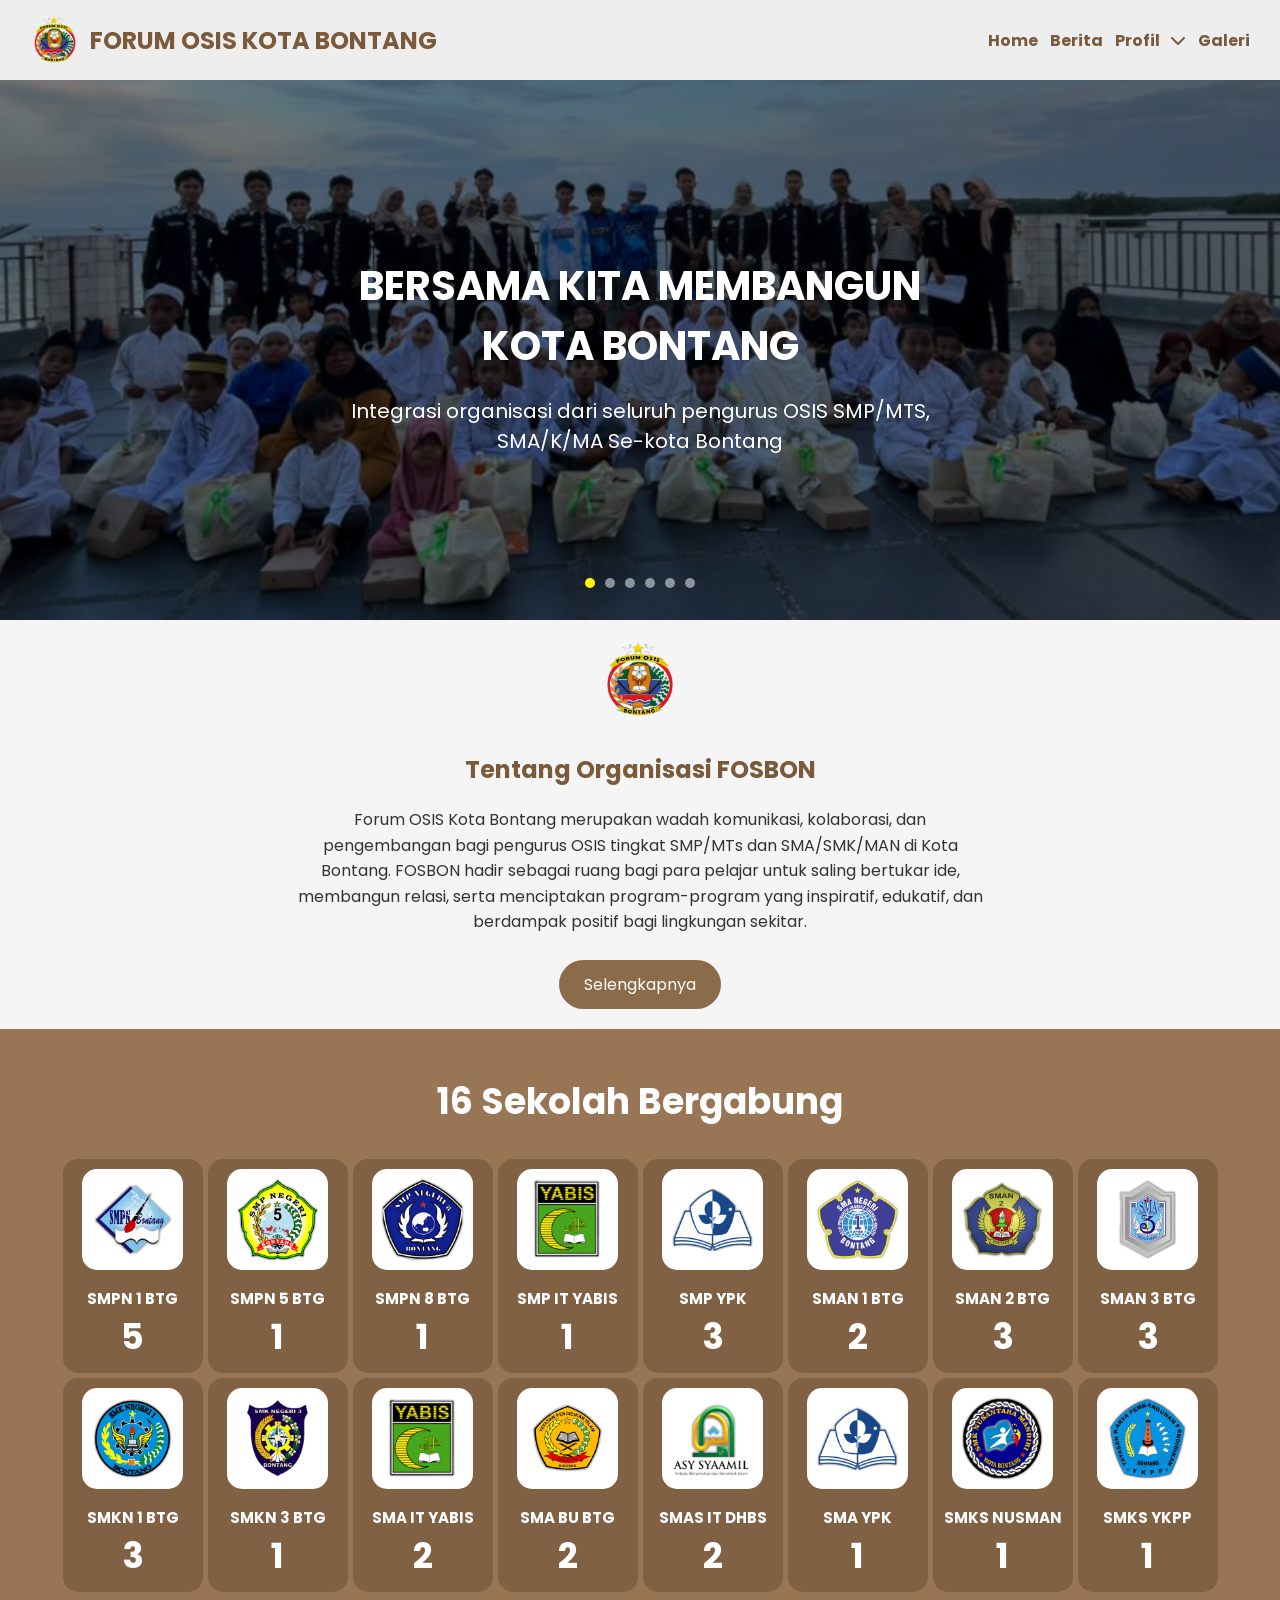
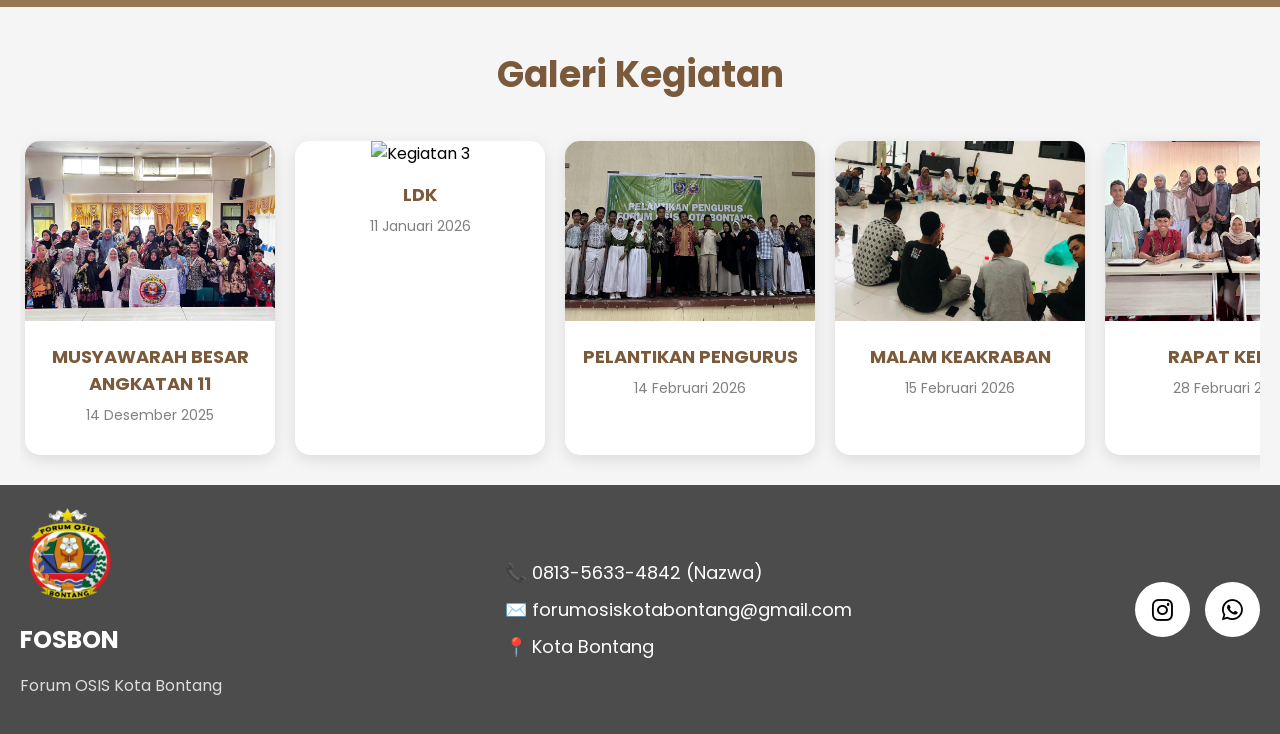
==== index.html @ 28bc2977 "fix galeri" ====
<!DOCTYPE html>
<html lang="id">
<head>
    <meta charset="UTF-8">
    <title>FOSBON</title>
    <link rel="stylesheet" href="/css/home.css">
    <link rel="icon" type="image/png" href="assets/img/logo-fosbon.png">
    <link href="https://fonts.googleapis.com/css2?family=Poppins:wght@300;400;600;700&display=swap" rel="stylesheet">
    <link rel="stylesheet" href="https://cdnjs.cloudflare.com/ajax/libs/font-awesome/6.5.1/css/all.min.css">
    <meta name="viewport" content="width=device-width, initial-scale=1.0">
</head>
<body>
    <!-- NAVBAR -->
    <header class="navbar">
        <div class="logo">
            <img src="/assets/img/logo-fosbon.png" alt="logo">
            <h1>FORUM OSIS KOTA BONTANG</h1>
        </div>

        <button class="nav-toggle" type="button" aria-label="Buka menu" aria-expanded="false">
            <i class="fa-solid fa-bars"></i>
        </button>

        <nav class="nav-links">
            <a href="/" class="nav-item">Home</a>
            <a href="/berita/" class="nav-item">Berita</a>

            <!-- Parent DROPDOWN PROFIL -->
            <div class="dropdown nav-item">
                <button class="dropdown-toggle" type="button" aria-haspopup="true" aria-expanded="false">
                    Profil
                    <i class="fa-solid fa-chevron-down" aria-hidden="true"></i>
                </button>

                <div class="dropdown-content">
                    <a href="/visi-misi/">Visi & Misi</a>
                    <a href="/struktur/">Struktur Organisasi</a>
                </div>
            </div>
            <a href="/galeri/" class="nav-item">Galeri</a>
        </nav>
    </header>

    <section class="slider">
    <div class="slides">
        <img src="/assets/img/bg-home(1).png" class="slide active">
        <img src="/assets/img/bg-home(2).png" class="slide">
        <img src="/assets/img/bg-home(3).png" class="slide">
        <img src="/assets/img/bg-home(4).png" class="slide">
        <img src="/assets/img/bg-home(5).png" class="slide">
        <img src="/assets/img/bg-home(6).png" class="slide">
    </div>

    <!--slide-->
    <div class="dots">
        <span onclick="gantiSlide(0)" class="dot active"></span>
        <span onclick="gantiSlide(1)" class="dot"></span>
    </div>

    <!--teks-->
    <div class="hero-text">
        <h2>BERSAMA KITA MEMBANGUN KOTA BONTANG</h2>
        <p>Integrasi organisasi dari seluruh pengurus OSIS SMP/MTS, SMA/K/MA Se-kota Bontang</p>
    </div>

</section>

<!-- TENTANG ORGANISASI -->
<section class="tentang">
    
    <img src="/assets/img/logo-fosbon.png" alt="logo" class="logo-tentang">
    <h2>Tentang Organisasi FOSBON</h2>
    <p>Forum OSIS Kota Bontang merupakan wadah komunikasi, kolaborasi, dan pengembangan bagi pengurus OSIS tingkat SMP/MTs dan SMA/SMK/MAN di Kota Bontang. FOSBON hadir sebagai ruang bagi para pelajar untuk saling bertukar ide, membangun relasi, serta menciptakan program-program yang inspiratif, edukatif, dan berdampak positif bagi lingkungan sekitar.
    </p>
    <a href="/visi-misi/" class="btn">Selengkapnya</a>

</section>

<!-- SECTION SEKOLAH -->
<section class="sekolah">

    <!-- Judul -->
    <div class="judul-sekolah">
        <h2>16 Sekolah Bergabung</h2>
    </div>

    <!-- Container Card -->
    <div class="school-container">

        <div class="school-card" onclick="bukaSekolah('SMPN1')">
            <img src="/assets/img/logo-spansa.png" alt="SMPN 1">
            <h3>SMPN 1 BTG</h3>
            <p>5</p>
        </div>
        <!-- Popup -->
         <div class="school-popup" id="SMPN1">
            <span class="close-popup"
                onclick="tutupSekolah('SMPN1')">
                &times;
            </span>
            <div class="popup-header">
                <img src="/assets/img/logo-spansa.png">
                <h2>SMPN 1 BTG</h2>
            </div>
            
            <div class="popup-gallery">
                <button class="popup-nav popup-prev" type="button">‹</button>
                <div class="popup-gallery-viewport">
                    <img class="popup-gallery-img active" src="/assets/img/spansa_ajeng.png">
                    <img class="popup-gallery-img" src="/assets/img/spansa_annisa.png">
                    <img class="popup-gallery-img" src="/assets/img/spansa_dwilya.png">
                    <img class="popup-gallery-img" src="/assets/img/spansa_nopal.png">
                    <img class="popup-gallery-img" src="/assets/img/spansa_rasya.png">
                </div>
                <button class="popup-nav popup-next" type="button">›</button>
            </div>
        </div>

            <div class="school-card" onclick="bukaSekolah('SMPN5')">
                <img src="/assets/img/logo-smpn5.png" alt="SMPN 5">
                <h3>SMPN 5 BTG</h3>
                <p>1</p>
            </div>
            <div class="school-popup" id="SMPN5">
                <span class="close-popup"
                    onclick="tutupSekolah('SMPN5')">
                    &times;
                </span>
                <div class="popup-header">
                    <img src="/assets/img/logo-smpn5.png">
                    <h2>SMPN 5 BTG</h2>
                </div>
                <div class="popup-gallery">
                    <button class="popup-nav popup-prev" type="button" disabled>‹</button>
                    <div class="popup-gallery-viewport">
                        <img class="popup-gallery-img active" src="/assets/img/smpn5_asyifa.png">
                    </div>
                    <button class="popup-nav popup-next" type="button" disabled>›</button>
                </div>
            </div>

        <div class="school-card" onclick="bukaSekolah('SMPN8')">
            <img src="/assets/img/logo-smpn8.png" alt="SMPN 8">
            <h3>SMPN 8 BTG</h3>
            <p>1</p>
        </div>
            <div class="school-popup" id="SMPN8">
                <span class="close-popup"
                    onclick="tutupSekolah('SMPN8')">
                    &times;
                </span>
                <div class="popup-header">
                    <img src="/assets/img/logo-smpn8.png">
                    <h2>SMPN 8 BTG</h2>
                </div>
                <div class="popup-gallery">
                    <button class="popup-nav popup-prev" type="button" disabled>‹</button>
                    <div class="popup-gallery-viewport">
                        <img class="popup-gallery-img active" src="/assets/img/smpn8_najma.png">
                    </div>
                    <button class="popup-nav popup-next" type="button" disabled>›</button>
                </div>
            </div>

        <div class="school-card" onclick="bukaSekolah('YABIS')">
            <img src="/assets/img/logo-yabis.png" alt="SMP YABIS">
            <h3>SMP IT YABIS</h3>
            <p>1</p>
        </div>
            <div class="school-popup" id="YABIS">
                <span class="close-popup"
                    onclick="tutupSekolah('YABIS')">
                    &times;
                </span>
                <div class="popup-header">
                    <img src="/assets/img/logo-yabis.png">
                    <h2>SMP IT YABIS</h2>
                </div>
                <div class="popup-gallery">
                    <button class="popup-nav popup-prev" type="button" disabled>‹</button>
                    <div class="popup-gallery-viewport">
                        <img class="popup-gallery-img active" src="/assets/img/smp_yabis_qiano.png">
                    </div>
                    <button class="popup-nav popup-next" type="button" disabled>›</button>
                </div>
            </div>

        <div class="school-card" onclick="bukaSekolah('YPK')">
            <img src="/assets/img/logo-ypk.png" alt="SMP YPK">
            <h3>SMP YPK</h3>
            <p>3</p>
        </div>
            <div class="school-popup" id="YPK">
                <span class="close-popup"
                    onclick="tutupSekolah('YPK')">
                    &times;
                </span>
                <div class="popup-header">
                    <img src="/assets/img/logo-ypk.png">
                    <h2>SMP YPK</h2>
                </div>

                <div class="popup-gallery">
                <button class="popup-nav popup-prev" type="button">‹</button>
                <div class="popup-gallery-viewport">
                    <img class="popup-gallery-img active" src="/assets/img/smp_ypk_firyal.png">
                    <img class="popup-gallery-img" src="/assets/img/smp_ypk_nadine.png">
                    <img class="popup-gallery-img" src="/assets/img/smp_ypk_ravil.png">
                </div>
                <button class="popup-nav popup-next" type="button">›</button>
            </div>
        </div>

        <div class="school-card" onclick="bukaSekolah('SMAN1')">
            <img src="/assets/img/logo-smansa.png" alt="SMAN 1">
            <h3>SMAN 1 BTG</h3>
            <p>2</p>
        </div>
        <div class="school-popup" id="SMAN1">
            <span class="close-popup"
                onclick="tutupSekolah('SMAN1')">
                &times;
            </span>
            <div class="popup-header">
                <img src="/assets/img/logo-smansa.png">
                <h2>SMAN 1 BTG</h2>
            </div>

            <div class="popup-gallery">
                <button class="popup-nav popup-prev" type="button">‹</button>
                <div class="popup-gallery-viewport">
                    <img class="popup-gallery-img active" src="/assets/img/smansa_azka.png">
                    <img class="popup-gallery-img" src="/assets/img/smansa_sabil.png">
                </div>
                <button class="popup-nav popup-next" type="button">›</button>
            </div>
        </div>

        <div class="school-card" onclick="bukaSekolah('SMAN2')">
            <img src="/assets/img/logo-smanda.png" alt="SMAN 2">
            <h3>SMAN 2 BTG</h3>
            <p>3</p>
        </div>
            <div class="school-popup" id="SMAN2">
                <span class="close-popup"
                    onclick="tutupSekolah('SMAN2')">
                    &times;
                </span>
                <div class="popup-header">
                    <img src="/assets/img/logo-smanda.png">
                    <h2>SMAN 2 BTG</h2>
                </div>
                
                <div class="popup-gallery">
                    <button class="popup-nav popup-prev" type="button">‹</button>
                <div class="popup-gallery-viewport">
                    <img class="popup-gallery-img active" src="/assets/img/smanda_khumaira.png">
                    <img class="popup-gallery-img" src="/assets/img/smanda_najwa.png">
                    <img class="popup-gallery-img" src="/assets/img/smanda_vebry.png">
                </div>
                <button class="popup-nav popup-next" type="button">›</button>
            </div>
        </div>

        <div class="school-card" onclick="bukaSekolah('SMAN3')">
            <img src="/assets/img/logo-smantig.png" alt="SMAN 3">
            <h3>SMAN 3 BTG</h3>
            <p>3</p>
        </div>
            <div class="school-popup" id="SMAN3">
                <span class="close-popup"
                    onclick="tutupSekolah('SMAN3')">
                    &times;
                </span>
                <div class="popup-header">
                    <img src="/assets/img/logo-smantig.png">
                    <h2>SMAN 3 BTG</h2>
                </div>

                <div class="popup-gallery">
                <button class="popup-nav popup-prev" type="button">‹</button>
                <div class="popup-gallery-viewport">
                    <img class="popup-gallery-img active" src="/assets/img/smantig_aji.png">
                    <img class="popup-gallery-img" src="/assets/img/smantig_mira.png">
                    <img class="popup-gallery-img" src="/assets/img/smantig_vina.png">
                </div>
                <button class="popup-nav popup-next" type="button">›</button>
            </div>
        </div>

        <div class="school-card" onclick="bukaSekolah('SMKN1')">
            <img src="/assets/img/logo-smaken.png" alt="SMKN 1">
            <h3>SMKN 1 BTG</h3>
            <p>3</p>
        </div>
            <div class="school-popup" id="SMKN1">
                <span class="close-popup"
                    onclick="tutupSekolah('SMKN1')">
                    &times;
                </span>
                <div class="popup-header">
                    <img src="/assets/img/logo-smaken.png">
                    <h2>SMKN 1 BTG</h2>
                </div>
                <div class="popup-gallery">
                    <button class="popup-nav popup-prev" type="button">‹</button>
                    <div class="popup-gallery-viewport">
                        <img class="popup-gallery-img active" src="/assets/img/smaken_lutfha.png">
                        <img class="popup-gallery-img" src="/assets/img/smaken_rasya.png">
                        <img class="popup-gallery-img" src="/assets/img/smaken_nauval.png">
                    </div>
                    <button class="popup-nav popup-next" type="button">›</button>
                </div>
            </div>

        <div class="school-card" onclick="bukaSekolah('SMKN3')">
            <img src="/assets/img/logo-smkn3.png" alt="SMKN 3">
            <h3>SMKN 3 BTG</h3>
            <p>1</p>
        </div>
            <div class="school-popup" id="SMKN3">
                <span class="close-popup"
                    onclick="tutupSekolah('SMKN3')">
                    &times;
                </span>
                <div class="popup-header">
                    <img src="/assets/img/logo-smkn3.png">
                    <h2>SMKN 3 BTG</h2>
                </div>
                <div class="popup-gallery">
                    <button class="popup-nav popup-prev" type="button" disabled>‹</button>
                    <div class="popup-gallery-viewport">
                        <img class="popup-gallery-img active" src="/assets/img/smkn3_zahran.png">
                    </div>
                    <button class="popup-nav popup-next" type="button" disabled>›</button>
                </div>
            </div>

        <div class="school-card" onclick="bukaSekolah('YABIS2')">
            <img src="/assets/img/logo-yabis.png" alt="SMA IT YABIS">
            <h3>SMA IT YABIS</h3>
            <p>2</p>
        </div>
        <div class="school-popup" id="YABIS2">
            <span class="close-popup"
                onclick="tutupSekolah('YABIS2')">
                &times;
            </span>
            <div class="popup-header">
                <img src="/assets/img/logo-yabis.png">
                <h2>SMA IT YABIS</h2>
            </div>
            <div class="popup-gallery">
                <button class="popup-nav popup-prev" type="button">‹</button>
                <div class="popup-gallery-viewport">
                    <img class="popup-gallery-img active" src="/assets/img/sma_yabis_arifin.png">
                    <img class="popup-gallery-img" src="/assets/img/sma_yabis_iffah.png">
                </div>
                <button class="popup-nav popup-next" type="button">›</button>
            </div>
        </div>

        <div class="school-card" onclick="bukaSekolah('BU')">
            <img src="/assets/img/logo-bu.png" alt="SMA BU">
            <h3>SMA BU BTG</h3>
            <p>2</p>
        </div>
            <div class="school-popup" id="BU">
                <span class="close-popup"
                    onclick="tutupSekolah('BU')">
                    &times;
                </span>
                <div class="popup-header">
                    <img src="/assets/img/logo-bu.png">
                    <h2>SMA BU BTG</h2>
                </div>
                <div class="popup-gallery">
                    <button class="popup-nav popup-prev" type="button">‹</button>
                    <div class="popup-gallery-viewport">
                        <img class="popup-gallery-img active" src="/assets/img/bu_aldi.png">
                        <img class="popup-gallery-img" src="/assets/img/bu_tiara.png">
                    </div>
                    <button class="popup-nav popup-next" type="button">›</button>
                </div>
            </div>
        
        <div class="school-card" onclick="bukaSekolah('DHBS')">
            <img src="/assets/img/logo-dhbs.png" alt="SMAS IT DHBS">
            <h3>SMAS IT DHBS</h3>
            <p>2</p>
        </div>
        <div class="school-popup" id="DHBS">
            <span class="close-popup"
                onclick="tutupSekolah('DHBS')">
                &times;
            </span>
            <div class="popup-header">
                <img src="/assets/img/logo-dhbs.png">
                <h2>SMAS IT DHBS</h2>
            </div>
            <div class="popup-gallery">
                <button class="popup-nav popup-prev" type="button">‹</button>
                <div class="popup-gallery-viewport">
                    <img class="popup-gallery-img active" src="/assets/img/dhbs_syamil.png">
                    <img class="popup-gallery-img" src="/assets/img/dhbs_vio.png">
                </div>
                <button class="popup-nav popup-next" type="button">›</button>
            </div>
        </div>

        <div class="school-card" onclick="bukaSekolah('YPK2')">
            <img src="/assets/img/logo-ypk.png" alt="SMA YPK">
            <h3>SMA YPK</h3>
            <p>1</p>
        </div>
            <div class="school-popup" id="YPK2">
                <span class="close-popup"
                    onclick="tutupSekolah('YPK2')">
                    &times;
                </span>
                <div class="popup-header">
                    <img src="/assets/img/logo-ypk.png">
                    <h2>SMA YPK</h2>
                </div>
                <div class="popup-gallery">
                    <button class="popup-nav popup-prev" type="button">‹</button>
                    <div class="popup-gallery-viewport">
                        <img class="popup-gallery-img active" src="/assets/img/sma_ypk_rafie.png">
                    </div>
                    <button class="popup-nav popup-next" type="button">›</button>
                </div>
            </div>

        <div class="school-card" onclick="bukaSekolah('SMKN')">
            <img src="/assets/img/logo-smkn.png" alt="SMK NUSANTARA">
            <h3>SMKS NUSMAN</h3>
            <p>1</p>
        </div>
            <div class="school-popup" id="SMKN">
                <span class="close-popup"
                    onclick="tutupSekolah('SMKN')">
                    &times;
                </span>
                <div class="popup-header">
                    <img src="/assets/img/logo-smkn.png">
                    <h2>SMKS NUSMAN</h2>
                </div>
                <div class="popup-gallery">
                    <button class="popup-nav popup-prev" type="button">‹</button>
                    <div class="popup-gallery-viewport">
                        <img class="popup-gallery-img active" src="/assets/img/smks_andika.png">
                    </div>
                    <button class="popup-nav popup-next" type="button">›</button>
                </div>
            </div>

        <div class="school-card" onclick="bukaSekolah('YKPP')">
            <img src="/assets/img/logo-ykpp.png" alt="SMKS YKPP">
            <h3>SMKS YKPP</h3>
            <p>1</p>
        </div>
            <div class="school-popup" id="YKPP">
                <span class="close-popup"
                    onclick="tutupSekolah('YKPP')">
                    &times;
                </span>
                <div class="popup-header">
                    <img src="/assets/img/logo-ykpp.png">
                    <h2>SMKS YKPP</h2>
                </div>
                <div class="popup-gallery">
                    <button class="popup-nav popup-prev" type="button">‹</button>
                    <div class="popup-gallery-viewport">
                        <img class="popup-gallery-img active" src="/assets/img/ykpp_adinda.png">
                    </div>
                    <button class="popup-nav popup-next" type="button">›</button>
                </div>
            </div>
    </div>
</section>

<!-- SECTION GALLERY -->
<section class="gallery">
    <!-- Judul -->
    <div class="gallery-title">
        <h2>Galeri Kegiatan</h2>
    </div>

    <!--Container-->
    <div class="gallery-container">

        <!--Item-->
        <div class="gallery-card">
            <img src="/assets/img/gallery-fosbon(6).jpg" 
                alt="Kegiatan 3"
                onclick="bukaGallery(this)">
            <div class="gallery-info">
                <h3>MUSYAWARAH BESAR ANGKATAN 11</h3>
                <p>14 Desember 2025</p>
            </div>
        </div>
        <!--Item-->
        <div class="gallery-card">
            <img src="/assets/img/gallery-fosbon(7).png" 
                alt="Kegiatan 3"
                onclick="bukaGallery(this)">
            <div class="gallery-info">
                <h3>LDK</h3>
                <p>11 Januari 2026</p>
            </div>
        </div>
        <!--Item-->
        <div class="gallery-card">
            <img src="/assets/img/gallery-fosbon(3).png" 
                alt="Kegiatan 3"
                onclick="bukaGallery(this)">
            <div class="gallery-info">
                <h3>PELANTIKAN PENGURUS</h3>
                <p>14 Februari 2026</p>
            </div>
        </div>

        <!--Item-->
        <div class="gallery-card">
            <img src="/assets/img/gallery-fosbon(5).png" 
                alt="Kegiatan 2"
                onclick="bukaGallery(this)">
            <div class="gallery-info">
                <h3>MALAM KEAKRABAN</h3>
                <p>15 Februari 2026</p>
            </div>
        </div>

        <!--Item-->
        <div class="gallery-card">
            <img src="/assets/img/gallery-fosbon(1).png" 
                alt="Kegiatan 1"
                onclick="bukaGallery(this)">
            <div class="gallery-info">
                <h3>RAPAT KERJA</h3>
                <p>28 Februari 2026</p>
            </div>
        </div>

        <div class="gallery-card">
            <img src="/assets/img/gallery-fosbon(2).jpeg" 
                alt="Kegiatan 4"
                onclick="bukaGallery(this)">
            <div class="gallery-info">
                <h3>BUKBER</h3>
                <p>14 Maret 2026</p>
            </div>
        </div>

        <div class="gallery-card">
            <img src="/assets/img/gallery-fosbon(4).png" 
                alt="Kegiatan 4"
                onclick="bukaGallery(this)">
            <div class="gallery-info">
                <h3>FOSRAN</h3>
                <p>14 Maret 2026</p>
            </div>
        </div>
        <div class="gallery-card">
            <img src="/assets/img/gallery-fosbon(2).png" 
                alt="Kegiatan 4"
                onclick="bukaGallery(this)">
            <div class="gallery-info">
                <h3>FOSBON CLASS</h3>
                <p>2 Mei 2026</p>
            </div>
        </div>
    </div>
</section>

<!-- LIGHTBOX -->
<div class="lightbox" id="lightbox" onclick="tutupGallery(event)">

    <span class="close">&times;</span>

    <img id="lightbox-img">

</div>

<!-- FOOTER -->
<footer class="footer">
    <!-- Overlay -->
    <div class="footer-overlay"></div>
    <!-- Isi Footer -->
    <div class="footer-content">

        <!-- Logo -->
        <div class="footer-logo">
            <img src="/assets/img/logo-fosbon.png" alt="logo">
            <h2>FOSBON</h2>
            <p>Forum OSIS Kota Bontang</p>
        </div>

        <!-- Kontak -->
        <div class="footer-contact">
            <p>📞 0813-5633-4842 (Nazwa)</p>
            <p>✉️ forumosiskotabontang@gmail.com</p>
            <p>📍 Kota Bontang</p>
        </div>

        <div class="footer-social">
            <!-- Instagram -->
             <a href="https://instagram.com/fosbontang_" target="_blank">
                <i class="fa-brands fa-instagram"></i>
            </a>
            <!-- YouTube -->
             <a href="https://whatsapp.com/channel/0029Vb7ZDetKbYMSpuc1kv3F" target="_blank">
                <i class="fa-brands fa-whatsapp"></i>
            </a>
        </div>
    </div>
</footer>


<script src="/js/nav.js"></script>
<script src="/js/home.js"></script>

</body>
</html>
---- css/home.css ----
body {
    margin: 0;
    font-family: 'Poppins', sans-serif;
}

/* NAVBAR */
.navbar {
    display: flex;
    justify-content: space-between;
    align-items: center;
    padding: 15px 30px;
    background-color: #eee;

    position: relative;

    z-index: 9999;
}

.logo {
    display: flex;
    align-items: center;
}

.logo h1 {
    color: #7a5a3a;
    margin: 0;
    font-size: 24px;
}

.logo img {
    width: 50px;
    margin-right: 10px;
}

nav a {
    margin-left: 20px;
    text-decoration: none;
    color: rgb(122, 90, 58);
    font-weight: bold;
}

/* Responsive Navbar (mobile) */
.nav-toggle {
    display: none;
    background: transparent;
    border: none;
    cursor: pointer;
    color: rgb(122, 90, 58);
    font-size: 22px;
}

.nav-links {
    display: flex;
    align-items: center;
    gap: 12px;
    transition: 0.3s;
}

.nav-item {
    text-decoration: none;
    color: rgb(122, 90, 58);
    font-weight: bold;
    margin-left: 0 !important;
    transition: 0.2s;
}

.nav-item:focus {
    outline: none;
}

.nav-item:hover {
    background: rgba(0,0,0,0.05);
}

.dropdown-toggle {
    background: transparent;
    border: none;
    cursor: pointer;
    color: rgb(122, 90, 58);
    font-weight: bold;
    display: inline-flex;
    align-items: center;
    gap: 10px;
    padding: 0;
    font-family: inherit;
    font-size: 16px;
}

@media (max-width: 768px) {
    .nav-toggle {
        margin-left: 6px;
    }

    .navbar {
        padding: 12px 16px;
    }

    nav a {
        margin-left: 10px;
    }

    .dropdown-content {
        min-width: 200px;
    }

    .nav-links {
        top: 64px;
    }

    .nav-toggle {
        display: inline-flex;

        align-items: center;
        justify-content: center;
        width: 44px;
        height: 44px;
    }

    .nav-links {
        position: absolute;
        top: 70px;
        right: 16px;
        flex-direction: column;
        align-items: flex-start;
        gap: 0;

        background: #eee;
        padding: 12px;
        border-radius: 12px;

        display: none;
        width: min(240px, calc(100vw - 32px));
        box-shadow: 0 10px 30px rgba(0,0,0,0.15);
    }

    .nav-links.open {
        display: flex;
    }

    .nav-item {
        width: 100%;
        padding: 10px 12px;
        border-radius: 10px;
    }

    .dropdown {
        width: 100%;
    }

    .dropdown-content {
        position: static;
        display: none;
        width: 100%;
        box-shadow: none;
        background: transparent;
        padding: 0;
        margin-top: 6px;
        border-radius: 0;
    }

    .dropdown.open .dropdown-content {
        display: block;
    }

    .dropdown-content a {
        background: #f0f0f0;
        margin: 6px 0 0;
        border-radius: 10px;
    }
}


/* DROPDOWN PROFIL */
.dropdown {
    position: relative;
    display: inline-block;
}

.dropdown-content {
    display: none;
    position: absolute;
    top: 100%;
    left: 0;
    background: #eee;
    min-width: 220px;
    box-shadow: 0 8px 20px rgba(0,0,0,0.12);
    border-radius: 10px;
    padding: 10px;
    z-index: 10;
}

.dropdown-content a {
    display: block;
    margin: 0;
    padding: 10px 12px;
    color: rgb(122, 90, 58);
    font-weight: bold;
    border-radius: 8px;
}

.dropdown-content a:hover {
    background: #ffd54f;
}

.dropdown:hover .dropdown-content {
    display: block;
}

.slider {
    position: relative;
    height: 60vh;
    overflow: hidden;
}

/* gambar */
.slides img {
    position: absolute;
    width: 100%;
    height: 100%;
    object-fit: cover;
    opacity: 0;
    transition: 0.5s;
}

.slides img.active {
    opacity: 1;
}

/* overlay biar teks jelas */
.slider::after {
    content: "";
    position: absolute;
    width: 100%;
    height: 100%;
    background: rgba(0,0,0,0.5);
}

/* HERO TEXT */
.hero-text {
    position: absolute;
    top: 50%;
    left: 50%;
    transform: translate(-50%, -50%);
    
    text-align: center;
    color: white;
    z-index: 2;

    max-width: 700px;
}

.hero-text h2 {
    font-size: 40px;
    margin-bottom: 15px;
}

.hero-text p {
    font-size: 20px;
}

/* dots */
.dots {
    position: absolute;
    bottom: 20px;
    width: 100%;
    text-align: center;
    z-index: 2;
}

.dot {
    height: 10px;
    width: 10px;
    margin: 5px;
    background: white;
    display: inline-block;
    border-radius: 50%;
    cursor: pointer;
    opacity: 0.5;
}   

.dot.active {
    opacity: 1;
    background: yellow;
}

/* SECTION TENTANG */
.tentang {
    text-align: center;
    padding: 20px 20px;
    background-color: #f5f5f5;
}

.logo-tentang {
    width: 80px;
    margin-bottom: 5px;
}
    
.tentang h2 {
    color: #7a5a3a;
    margin-bottom: 20px;
}

.tentang p {
    max-width: 700px;
    margin: auto;
    line-height: 1.6;
    color: #333;
}

/* tombol */
.btn {
    display: inline-block;
    margin-top: 25px;
    padding: 12px 25px;
    background-color: #8b6b4a;
    color: white;
    text-decoration: none;
    border-radius: 25px;
    transition: 0.3s;
}

.btn:hover {
    background-color: #6e5338;
}

/*SECTION SEKOLAH*/

.sekolah {
    padding: 15px 10px;
    background-color: #987554;
    text-align: center;
}

.judul-sekolah h2 {
    color: white;
    font-size: 36px;
}

/* Container */
.school-container {
    display: flex;
    justify-content: center;
    flex-wrap: wrap;
    gap: 5px;
}

/* CARD SEKOLAH */
.school-card {
    width: 120px;
    background-color: #806144;
    padding: 10px;
    border-radius: 15px;
    transition: 0.3s;
    text-align: center;
    cursor: pointer; /* cursor jadi tangan */
}

/* Hover */
.school-card:hover {
    transform: translateY(-10px);
    background-color: #ffd54f; /* warna kuning */
}

/* Logo sekolah */
.school-card img {
    width: 85px;
    height: 85px;
    object-fit: contain;
    background: white;
    padding: 8px;
    border-radius: 15px;
    margin-bottom: 10px;
}

/* Nama sekolah */
.school-card h3 {
    color: white;
    font-size: 15px;
    margin: 0;
}

/* Jumlah anggota */
.school-card p {
    color: rgb(255, 255, 255);
    font-weight: bold;
    font-size: 35px;
    margin: 0;
}

/* =========================
   POPUP SEKOLAH
========================= */

.school-popup {
    display: none;

    position: fixed;
    top: 0;
    left: 0;

    width: 100%;
    height: 100%;

    background: rgba(0,0,0,0.85);

    z-index: 999;

    justify-content: center;
    align-items: center;
    flex-direction: column;

    padding: 30px;
    box-sizing: border-box;
}

/* Saat popup aktif */
.school-popup.active {
    display: flex;
}

/* Tombol close */
.close-popup {
    position: absolute;
    top: 20px;
    right: 30px;

    color: white;
    font-size: 45px;
    cursor: pointer;
}

/* Header popup */
.popup-header {
    display: flex;
    align-items: center;
    gap: 15px;

    margin-bottom: 30px;
}

.popup-header img {
    width: 70px;
    height: 70px;
    object-fit: contain;
}

.popup-header h2 {
    color: white;
    font-size: 40px;
}

/* Gallery popup */
.popup-gallery {
    display: flex;
    flex-wrap: wrap;
    justify-content: center;
    gap: 20px;

    max-width: 1200px;
}

/* Foto anggota (desktop default) */
.popup-gallery img {
    width: 220px;
    border-radius: 10px;

    transition: 0.3s;
}

.popup-gallery img:hover {
    transform: scale(1.05);
}

/* =========================
   CAROUSEL SEKOLAH
========================= */

.popup-gallery {
    width: 100%;
    display: flex;
    justify-content: center;
    flex-wrap: wrap;
    gap: 20px;
}

.popup-gallery-viewport {
    display: contents;
}

.popup-gallery-img {
    width: 220px;
    border-radius: 10px;
    transition: 0.3s;
}

.popup-nav {
    display: none;
}

/* MOBILE */
@media (max-width: 768px) {
    .popup-gallery {
        flex-wrap: nowrap;
        align-items: center;
        gap: 12px;
    }

    .popup-gallery-viewport {
        display: flex;
        justify-content: center;
        align-items: center;
        width: 260px;
    }

    .popup-gallery-img {
        display: none;
        width: 100%;
        max-width: 260px;
    }

    .popup-gallery-img.active {
        display: block;
    }

    .popup-nav {
        display: inline-flex;
        align-items: center;
        justify-content: center;

        width: 44px;
        height: 44px;

        border: none;
        border-radius: 50%;

        background: rgba(255,255,255,0.18);
        color: white;

        font-size: 30px;
        cursor: pointer;
    }

    .popup-nav:disabled {
        opacity: 0.35;
        cursor: not-allowed;
    }
}

.galery-container img {
    width: 100px;
    height: 85px;
    padding: 20px;
    text-align: center;
}

/*SECTION GALLERY*/
.gallery {
    padding: 10px 20px;
    background-color: #f5f5f5;
    text-align: center;
}

/* Judul */
.gallery-title {
    margin-bottom: 10px;
}

.gallery-title h2 {
    color: #7a5a3a;
    font-size: 36px;
}

/* CONTAINER GALLERY */
/* CONTAINER GALLERY */
.gallery-container {
    display: flex;
    gap: 20px;

    overflow-x: auto;
    scroll-behavior: smooth;

    padding: 10px 5px 20px;

    scrollbar-width: thin;

    justify-content: flex-start;
}

/* Scrollbar Chrome */
.gallery-container::-webkit-scrollbar {
    height: 8px;
}

.gallery-container::-webkit-scrollbar-thumb {
    background: #b08a64;
    border-radius: 10px;
}

/* Card */
.gallery-card {
    width: 250px;

    min-width: 250px;

    background: white;
    border-radius: 15px;
    overflow: hidden;

    box-shadow: 0 5px 15px rgba(0,0,0,0.1);

    transition: 0.3s;

    flex-shrink: 0;
}

/*Hover*/
.gallery-card:hover {
    transform: translateY(-10px);
}

/* Gambar */
.gallery-card img {
    width: 100%;
    height: 180px;
    object-fit: cover;
    transition: 0.3s;
}

/* Zoom gambar saat hover */
.gallery-card:hover img {
    transform: scale(1.05);
}

/* Info */
.gallery-info {
    padding: 15px;
}

/* Judul kegiatan */
.gallery-info h3 {
    margin: 0;
    color: #7a5a3a;
    font-size: 18px;
}

/*Tanggal*/
.gallery-info p {
    margin-top: 8px;
    color: gray;
    font-size: 14px;
}

/* Hover card */
.gallery-card {
    position: relative;
    overflow: hidden;
    cursor: pointer;
}

/* Hover effect */
.gallery-card img {
    transition: 0.4s;
}

.gallery-card:hover img {
    transform: scale(1.08);
    filter: brightness(70%);
}

/*LIGHTBOX*/

.lightbox {
    display: none;
    position: fixed;
    z-index: 999;
    top: 0;
    left: 0;
    width: 100%;
    height: 100%;
    background: rgba(0,0,0,0.9);
    justify-content: center;
    align-items: center;
}

/* Gambar fullscreen */
.lightbox img {
    max-width: 90%;
    max-height: 90%;
    border-radius: 15px;

    animation: zoom 0.3s;

    cursor: default;
}

/* Tombol close */
.close {
    position: absolute;
    top: 20px;
    right: 40px;
    color: white;
    font-size: 50px;
    cursor: pointer;
}

/* Animasi */
@keyframes zoom {
    from {
        transform: scale(0.7);
        opacity: 0;
    }

    to {
        transform: scale(1);
        opacity: 1;
    }
}
/*Footer*/

.footer {
    position: relative;
    background: url("../assets/img/footer-bg.png") center/cover no-repeat;
    padding: 20px 20px;
    overflow: hidden;
}

/* Overlay gelap */
.footer-overlay {
    position: absolute;
    top: 0;
    left: 0;
    width: 100%;
    height: 100%;
    background: rgba(0,0,0,0.7);
}

/* Isi footer */
.footer-content {
    position: relative;
    z-index: 2;
    display: flex;
    justify-content: space-between;
    align-items: center;
    flex-wrap: wrap;
    gap: 30px;
}

/* Logo */
.footer-logo img {
    width: 100px;
}

.footer-logo h2 {
    color: white;
    margin: 10px 0 5px;
}

.footer-logo p {
    color: #ddd;
}

/* Kontak */
.footer-contact p {
    color: white;
    margin: 10px 0;
    font-size: 18px;
}

/* Sosmed */
.footer-social {
    display: flex;
    gap: 15px;
}

/* Tombol sosmed */
.footer-social a {
    width: 55px;
    height: 55px;
    background: white;
    border-radius: 50%;
    display: flex;
    justify-content: center;
    align-items: center;
    text-decoration: none;
    color: black;
    font-weight: bold;
    transition: 0.3s;
}

/* Hover */
.footer-social a:hover {
    transform: scale(1.1);
    background: #ffd54f;
}

.footer-social i {
    font-size: 24px;
}
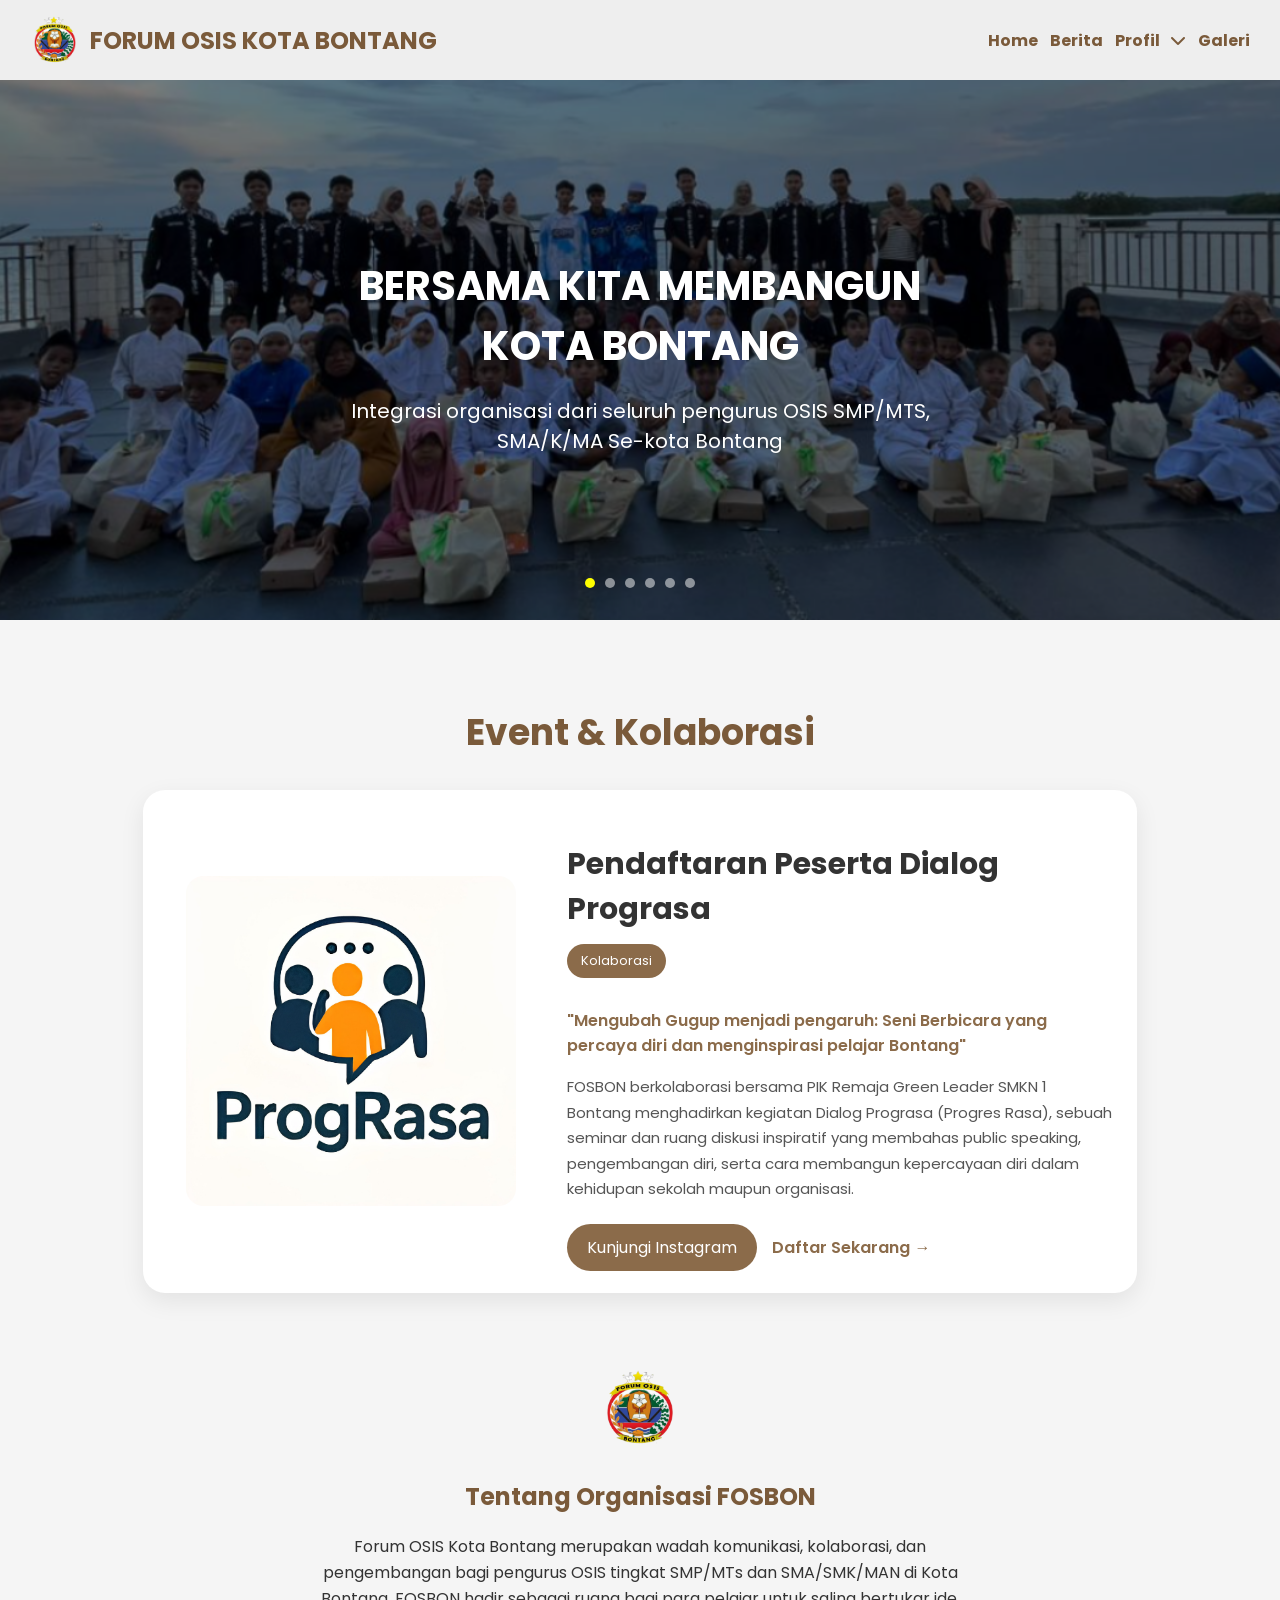
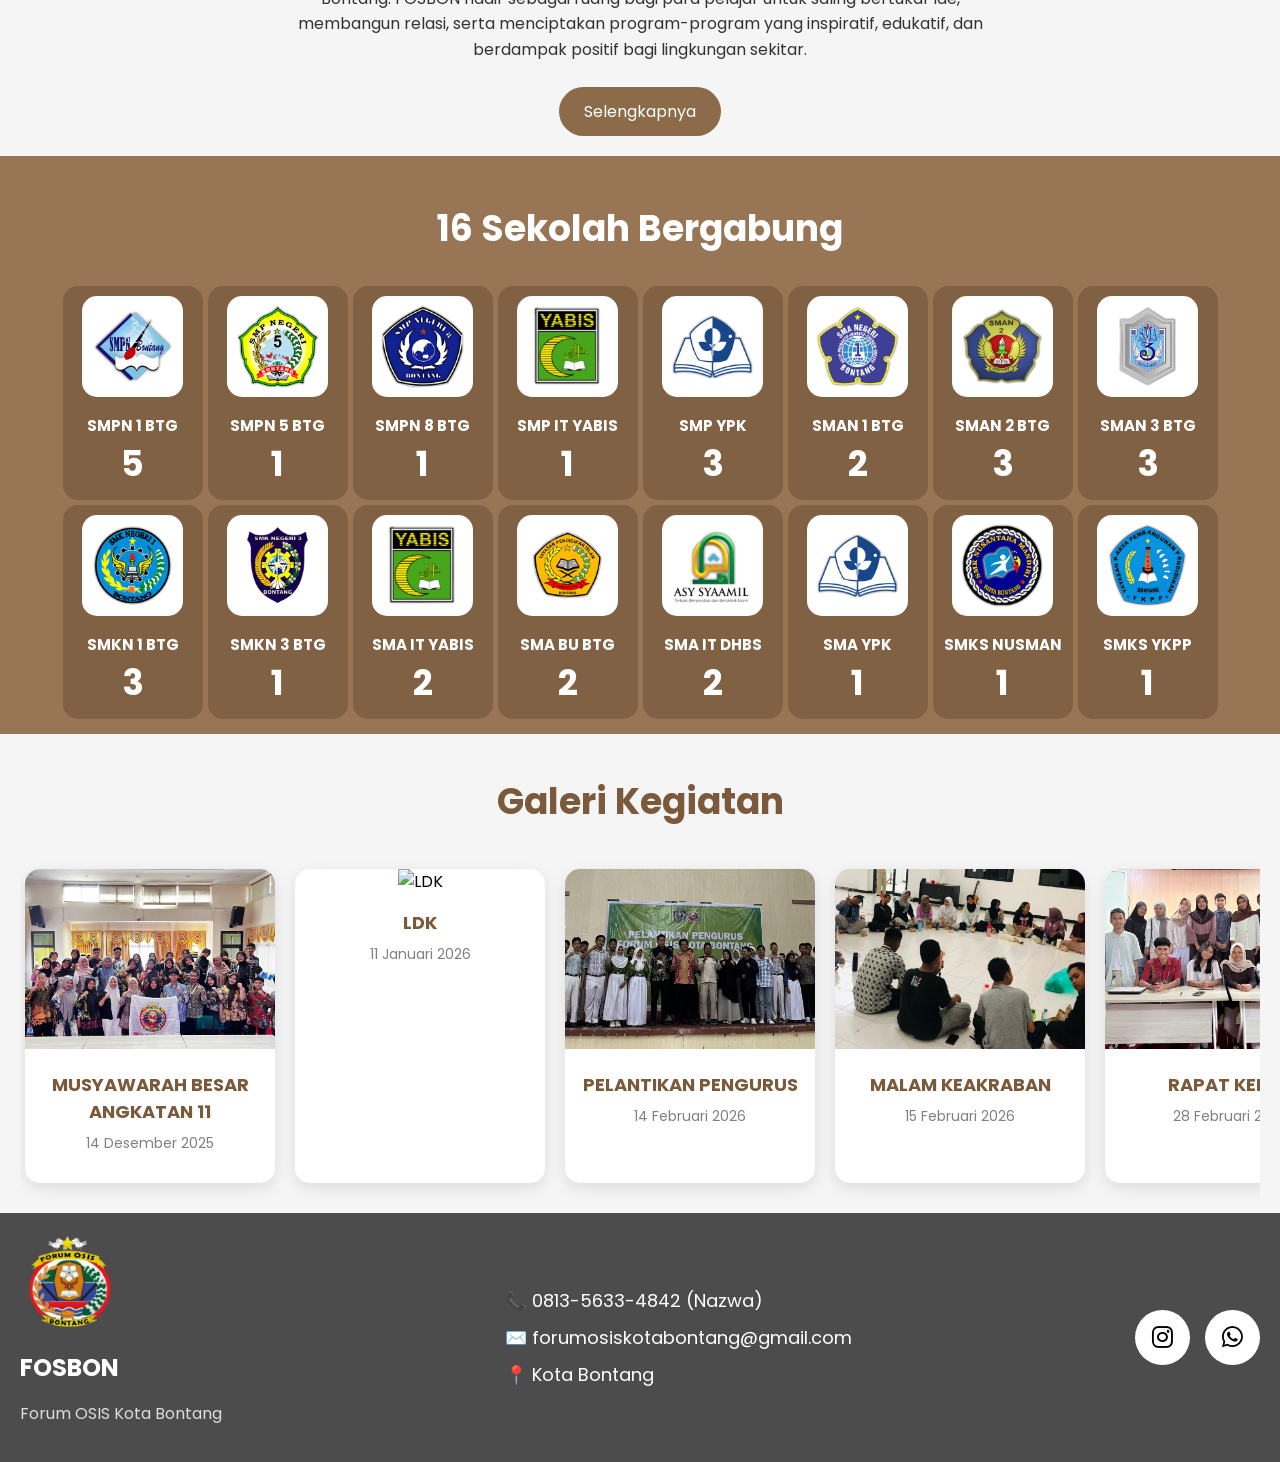
==== commit d2a2db34: "update home+add stuff+fix stuff" ====
--- a/index.html
+++ b/index.html
@@ -25,13 +25,11 @@
             <a href="/" class="nav-item">Home</a>
             <a href="/berita/" class="nav-item">Berita</a>
 
-            <!-- Parent DROPDOWN PROFIL -->
             <div class="dropdown nav-item">
                 <button class="dropdown-toggle" type="button" aria-haspopup="true" aria-expanded="false">
                     Profil
                     <i class="fa-solid fa-chevron-down" aria-hidden="true"></i>
                 </button>
-
                 <div class="dropdown-content">
                     <a href="/visi-misi/">Visi & Misi</a>
                     <a href="/struktur/">Struktur Organisasi</a>
@@ -51,13 +49,11 @@
         <img src="/assets/img/bg-home(6).png" class="slide">
     </div>
 
-    <!--slide-->
     <div class="dots">
         <span onclick="gantiSlide(0)" class="dot active"></span>
         <span onclick="gantiSlide(1)" class="dot"></span>
     </div>
 
-    <!--teks-->
     <div class="hero-text">
         <h2>BERSAMA KITA MEMBANGUN KOTA BONTANG</h2>
         <p>Integrasi organisasi dari seluruh pengurus OSIS SMP/MTS, SMA/K/MA Se-kota Bontang</p>
@@ -65,550 +61,85 @@
 
 </section>
 
-<!-- TENTANG ORGANISASI -->
-<section class="tentang">
-    
+<section class="event-section"> <!-- SECTION EVENT & KOLABORASI -->
+    <div class="event-title">
+        <h2>Event & Kolaborasi</h2>
+    </div>
+
+    <div class="event-card">
+        <div class="event-image">
+            <img src="/assets/img/logo-prograsa.png" alt="PROGRASA">
+        </div>
+        <div class="event-content">
+            <h3>Pendaftaran Peserta Dialog Prograsa</h3>
+            <span class="event-badge">Kolaborasi</span>
+            <p class="event-subtitle">
+                "Mengubah Gugup menjadi pengaruh: Seni Berbicara yang percaya diri dan menginspirasi pelajar Bontang"
+            </p>
+            <p class="event-description">
+                FOSBON berkolaborasi bersama PIK Remaja Green Leader SMKN 1 Bontang
+                menghadirkan kegiatan Dialog Prograsa (Progres Rasa), sebuah seminar dan
+                ruang diskusi inspiratif yang membahas public speaking,
+                pengembangan diri, serta cara membangun kepercayaan diri dalam
+                kehidupan sekolah maupun organisasi.
+            </p>
+            <div class="event-links">
+                <a href="https://www.instagram.com/prograsa.id/" target="_blank" class="event-btn">
+                    Kunjungi Instagram
+                </a>
+                <a href="https://bit.ly/pendaftarandialogprograsa" target="_blank" class="event-link">
+                    Daftar Sekarang →
+                </a>
+            </div>
+        </div>
+    </div>
+</section>
+
+<section class="tentang"> <!-- TENTANG ORGANISASI -->
     <img src="/assets/img/logo-fosbon.png" alt="logo" class="logo-tentang">
     <h2>Tentang Organisasi FOSBON</h2>
     <p>Forum OSIS Kota Bontang merupakan wadah komunikasi, kolaborasi, dan pengembangan bagi pengurus OSIS tingkat SMP/MTs dan SMA/SMK/MAN di Kota Bontang. FOSBON hadir sebagai ruang bagi para pelajar untuk saling bertukar ide, membangun relasi, serta menciptakan program-program yang inspiratif, edukatif, dan berdampak positif bagi lingkungan sekitar.
     </p>
     <a href="/visi-misi/" class="btn">Selengkapnya</a>
-
 </section>
 
-<!-- SECTION SEKOLAH -->
-<section class="sekolah">
-
-    <!-- Judul -->
+<section class="sekolah"> <!-- SECTION SEKOLAH -->
     <div class="judul-sekolah">
         <h2>16 Sekolah Bergabung</h2>
     </div>
-
-    <!-- Container Card -->
-    <div class="school-container">
-
-        <div class="school-card" onclick="bukaSekolah('SMPN1')">
-            <img src="/assets/img/logo-spansa.png" alt="SMPN 1">
-            <h3>SMPN 1 BTG</h3>
-            <p>5</p>
-        </div>
-        <!-- Popup -->
-         <div class="school-popup" id="SMPN1">
-            <span class="close-popup"
-                onclick="tutupSekolah('SMPN1')">
-                &times;
-            </span>
-            <div class="popup-header">
-                <img src="/assets/img/logo-spansa.png">
-                <h2>SMPN 1 BTG</h2>
-            </div>
-            
-            <div class="popup-gallery">
-                <button class="popup-nav popup-prev" type="button">‹</button>
-                <div class="popup-gallery-viewport">
-                    <img class="popup-gallery-img active" src="/assets/img/spansa_ajeng.png">
-                    <img class="popup-gallery-img" src="/assets/img/spansa_annisa.png">
-                    <img class="popup-gallery-img" src="/assets/img/spansa_dwilya.png">
-                    <img class="popup-gallery-img" src="/assets/img/spansa_nopal.png">
-                    <img class="popup-gallery-img" src="/assets/img/spansa_rasya.png">
-                </div>
-                <button class="popup-nav popup-next" type="button">›</button>
-            </div>
-        </div>
-
-            <div class="school-card" onclick="bukaSekolah('SMPN5')">
-                <img src="/assets/img/logo-smpn5.png" alt="SMPN 5">
-                <h3>SMPN 5 BTG</h3>
-                <p>1</p>
-            </div>
-            <div class="school-popup" id="SMPN5">
-                <span class="close-popup"
-                    onclick="tutupSekolah('SMPN5')">
-                    &times;
-                </span>
-                <div class="popup-header">
-                    <img src="/assets/img/logo-smpn5.png">
-                    <h2>SMPN 5 BTG</h2>
-                </div>
-                <div class="popup-gallery">
-                    <button class="popup-nav popup-prev" type="button" disabled>‹</button>
-                    <div class="popup-gallery-viewport">
-                        <img class="popup-gallery-img active" src="/assets/img/smpn5_asyifa.png">
-                    </div>
-                    <button class="popup-nav popup-next" type="button" disabled>›</button>
-                </div>
-            </div>
-
-        <div class="school-card" onclick="bukaSekolah('SMPN8')">
-            <img src="/assets/img/logo-smpn8.png" alt="SMPN 8">
-            <h3>SMPN 8 BTG</h3>
-            <p>1</p>
-        </div>
-            <div class="school-popup" id="SMPN8">
-                <span class="close-popup"
-                    onclick="tutupSekolah('SMPN8')">
-                    &times;
-                </span>
-                <div class="popup-header">
-                    <img src="/assets/img/logo-smpn8.png">
-                    <h2>SMPN 8 BTG</h2>
-                </div>
-                <div class="popup-gallery">
-                    <button class="popup-nav popup-prev" type="button" disabled>‹</button>
-                    <div class="popup-gallery-viewport">
-                        <img class="popup-gallery-img active" src="/assets/img/smpn8_najma.png">
-                    </div>
-                    <button class="popup-nav popup-next" type="button" disabled>›</button>
-                </div>
-            </div>
-
-        <div class="school-card" onclick="bukaSekolah('YABIS')">
-            <img src="/assets/img/logo-yabis.png" alt="SMP YABIS">
-            <h3>SMP IT YABIS</h3>
-            <p>1</p>
-        </div>
-            <div class="school-popup" id="YABIS">
-                <span class="close-popup"
-                    onclick="tutupSekolah('YABIS')">
-                    &times;
-                </span>
-                <div class="popup-header">
-                    <img src="/assets/img/logo-yabis.png">
-                    <h2>SMP IT YABIS</h2>
-                </div>
-                <div class="popup-gallery">
-                    <button class="popup-nav popup-prev" type="button" disabled>‹</button>
-                    <div class="popup-gallery-viewport">
-                        <img class="popup-gallery-img active" src="/assets/img/smp_yabis_qiano.png">
-                    </div>
-                    <button class="popup-nav popup-next" type="button" disabled>›</button>
-                </div>
-            </div>
-
-        <div class="school-card" onclick="bukaSekolah('YPK')">
-            <img src="/assets/img/logo-ypk.png" alt="SMP YPK">
-            <h3>SMP YPK</h3>
-            <p>3</p>
-        </div>
-            <div class="school-popup" id="YPK">
-                <span class="close-popup"
-                    onclick="tutupSekolah('YPK')">
-                    &times;
-                </span>
-                <div class="popup-header">
-                    <img src="/assets/img/logo-ypk.png">
-                    <h2>SMP YPK</h2>
-                </div>
-
-                <div class="popup-gallery">
-                <button class="popup-nav popup-prev" type="button">‹</button>
-                <div class="popup-gallery-viewport">
-                    <img class="popup-gallery-img active" src="/assets/img/smp_ypk_firyal.png">
-                    <img class="popup-gallery-img" src="/assets/img/smp_ypk_nadine.png">
-                    <img class="popup-gallery-img" src="/assets/img/smp_ypk_ravil.png">
-                </div>
-                <button class="popup-nav popup-next" type="button">›</button>
-            </div>
-        </div>
-
-        <div class="school-card" onclick="bukaSekolah('SMAN1')">
-            <img src="/assets/img/logo-smansa.png" alt="SMAN 1">
-            <h3>SMAN 1 BTG</h3>
-            <p>2</p>
-        </div>
-        <div class="school-popup" id="SMAN1">
-            <span class="close-popup"
-                onclick="tutupSekolah('SMAN1')">
-                &times;
-            </span>
-            <div class="popup-header">
-                <img src="/assets/img/logo-smansa.png">
-                <h2>SMAN 1 BTG</h2>
-            </div>
-
-            <div class="popup-gallery">
-                <button class="popup-nav popup-prev" type="button">‹</button>
-                <div class="popup-gallery-viewport">
-                    <img class="popup-gallery-img active" src="/assets/img/smansa_azka.png">
-                    <img class="popup-gallery-img" src="/assets/img/smansa_sabil.png">
-                </div>
-                <button class="popup-nav popup-next" type="button">›</button>
-            </div>
-        </div>
-
-        <div class="school-card" onclick="bukaSekolah('SMAN2')">
-            <img src="/assets/img/logo-smanda.png" alt="SMAN 2">
-            <h3>SMAN 2 BTG</h3>
-            <p>3</p>
-        </div>
-            <div class="school-popup" id="SMAN2">
-                <span class="close-popup"
-                    onclick="tutupSekolah('SMAN2')">
-                    &times;
-                </span>
-                <div class="popup-header">
-                    <img src="/assets/img/logo-smanda.png">
-                    <h2>SMAN 2 BTG</h2>
-                </div>
-                
-                <div class="popup-gallery">
-                    <button class="popup-nav popup-prev" type="button">‹</button>
-                <div class="popup-gallery-viewport">
-                    <img class="popup-gallery-img active" src="/assets/img/smanda_khumaira.png">
-                    <img class="popup-gallery-img" src="/assets/img/smanda_najwa.png">
-                    <img class="popup-gallery-img" src="/assets/img/smanda_vebry.png">
-                </div>
-                <button class="popup-nav popup-next" type="button">›</button>
-            </div>
-        </div>
-
-        <div class="school-card" onclick="bukaSekolah('SMAN3')">
-            <img src="/assets/img/logo-smantig.png" alt="SMAN 3">
-            <h3>SMAN 3 BTG</h3>
-            <p>3</p>
-        </div>
-            <div class="school-popup" id="SMAN3">
-                <span class="close-popup"
-                    onclick="tutupSekolah('SMAN3')">
-                    &times;
-                </span>
-                <div class="popup-header">
-                    <img src="/assets/img/logo-smantig.png">
-                    <h2>SMAN 3 BTG</h2>
-                </div>
-
-                <div class="popup-gallery">
-                <button class="popup-nav popup-prev" type="button">‹</button>
-                <div class="popup-gallery-viewport">
-                    <img class="popup-gallery-img active" src="/assets/img/smantig_aji.png">
-                    <img class="popup-gallery-img" src="/assets/img/smantig_mira.png">
-                    <img class="popup-gallery-img" src="/assets/img/smantig_vina.png">
-                </div>
-                <button class="popup-nav popup-next" type="button">›</button>
-            </div>
-        </div>
-
-        <div class="school-card" onclick="bukaSekolah('SMKN1')">
-            <img src="/assets/img/logo-smaken.png" alt="SMKN 1">
-            <h3>SMKN 1 BTG</h3>
-            <p>3</p>
-        </div>
-            <div class="school-popup" id="SMKN1">
-                <span class="close-popup"
-                    onclick="tutupSekolah('SMKN1')">
-                    &times;
-                </span>
-                <div class="popup-header">
-                    <img src="/assets/img/logo-smaken.png">
-                    <h2>SMKN 1 BTG</h2>
-                </div>
-                <div class="popup-gallery">
-                    <button class="popup-nav popup-prev" type="button">‹</button>
-                    <div class="popup-gallery-viewport">
-                        <img class="popup-gallery-img active" src="/assets/img/smaken_lutfha.png">
-                        <img class="popup-gallery-img" src="/assets/img/smaken_rasya.png">
-                        <img class="popup-gallery-img" src="/assets/img/smaken_nauval.png">
-                    </div>
-                    <button class="popup-nav popup-next" type="button">›</button>
-                </div>
-            </div>
-
-        <div class="school-card" onclick="bukaSekolah('SMKN3')">
-            <img src="/assets/img/logo-smkn3.png" alt="SMKN 3">
-            <h3>SMKN 3 BTG</h3>
-            <p>1</p>
-        </div>
-            <div class="school-popup" id="SMKN3">
-                <span class="close-popup"
-                    onclick="tutupSekolah('SMKN3')">
-                    &times;
-                </span>
-                <div class="popup-header">
-                    <img src="/assets/img/logo-smkn3.png">
-                    <h2>SMKN 3 BTG</h2>
-                </div>
-                <div class="popup-gallery">
-                    <button class="popup-nav popup-prev" type="button" disabled>‹</button>
-                    <div class="popup-gallery-viewport">
-                        <img class="popup-gallery-img active" src="/assets/img/smkn3_zahran.png">
-                    </div>
-                    <button class="popup-nav popup-next" type="button" disabled>›</button>
-                </div>
-            </div>
-
-        <div class="school-card" onclick="bukaSekolah('YABIS2')">
-            <img src="/assets/img/logo-yabis.png" alt="SMA IT YABIS">
-            <h3>SMA IT YABIS</h3>
-            <p>2</p>
-        </div>
-        <div class="school-popup" id="YABIS2">
-            <span class="close-popup"
-                onclick="tutupSekolah('YABIS2')">
-                &times;
-            </span>
-            <div class="popup-header">
-                <img src="/assets/img/logo-yabis.png">
-                <h2>SMA IT YABIS</h2>
-            </div>
-            <div class="popup-gallery">
-                <button class="popup-nav popup-prev" type="button">‹</button>
-                <div class="popup-gallery-viewport">
-                    <img class="popup-gallery-img active" src="/assets/img/sma_yabis_arifin.png">
-                    <img class="popup-gallery-img" src="/assets/img/sma_yabis_iffah.png">
-                </div>
-                <button class="popup-nav popup-next" type="button">›</button>
-            </div>
-        </div>
-
-        <div class="school-card" onclick="bukaSekolah('BU')">
-            <img src="/assets/img/logo-bu.png" alt="SMA BU">
-            <h3>SMA BU BTG</h3>
-            <p>2</p>
-        </div>
-            <div class="school-popup" id="BU">
-                <span class="close-popup"
-                    onclick="tutupSekolah('BU')">
-                    &times;
-                </span>
-                <div class="popup-header">
-                    <img src="/assets/img/logo-bu.png">
-                    <h2>SMA BU BTG</h2>
-                </div>
-                <div class="popup-gallery">
-                    <button class="popup-nav popup-prev" type="button">‹</button>
-                    <div class="popup-gallery-viewport">
-                        <img class="popup-gallery-img active" src="/assets/img/bu_aldi.png">
-                        <img class="popup-gallery-img" src="/assets/img/bu_tiara.png">
-                    </div>
-                    <button class="popup-nav popup-next" type="button">›</button>
-                </div>
-            </div>
-        
-        <div class="school-card" onclick="bukaSekolah('DHBS')">
-            <img src="/assets/img/logo-dhbs.png" alt="SMAS IT DHBS">
-            <h3>SMAS IT DHBS</h3>
-            <p>2</p>
-        </div>
-        <div class="school-popup" id="DHBS">
-            <span class="close-popup"
-                onclick="tutupSekolah('DHBS')">
-                &times;
-            </span>
-            <div class="popup-header">
-                <img src="/assets/img/logo-dhbs.png">
-                <h2>SMAS IT DHBS</h2>
-            </div>
-            <div class="popup-gallery">
-                <button class="popup-nav popup-prev" type="button">‹</button>
-                <div class="popup-gallery-viewport">
-                    <img class="popup-gallery-img active" src="/assets/img/dhbs_syamil.png">
-                    <img class="popup-gallery-img" src="/assets/img/dhbs_vio.png">
-                </div>
-                <button class="popup-nav popup-next" type="button">›</button>
-            </div>
-        </div>
-
-        <div class="school-card" onclick="bukaSekolah('YPK2')">
-            <img src="/assets/img/logo-ypk.png" alt="SMA YPK">
-            <h3>SMA YPK</h3>
-            <p>1</p>
-        </div>
-            <div class="school-popup" id="YPK2">
-                <span class="close-popup"
-                    onclick="tutupSekolah('YPK2')">
-                    &times;
-                </span>
-                <div class="popup-header">
-                    <img src="/assets/img/logo-ypk.png">
-                    <h2>SMA YPK</h2>
-                </div>
-                <div class="popup-gallery">
-                    <button class="popup-nav popup-prev" type="button">‹</button>
-                    <div class="popup-gallery-viewport">
-                        <img class="popup-gallery-img active" src="/assets/img/sma_ypk_rafie.png">
-                    </div>
-                    <button class="popup-nav popup-next" type="button">›</button>
-                </div>
-            </div>
-
-        <div class="school-card" onclick="bukaSekolah('SMKN')">
-            <img src="/assets/img/logo-smkn.png" alt="SMK NUSANTARA">
-            <h3>SMKS NUSMAN</h3>
-            <p>1</p>
-        </div>
-            <div class="school-popup" id="SMKN">
-                <span class="close-popup"
-                    onclick="tutupSekolah('SMKN')">
-                    &times;
-                </span>
-                <div class="popup-header">
-                    <img src="/assets/img/logo-smkn.png">
-                    <h2>SMKS NUSMAN</h2>
-                </div>
-                <div class="popup-gallery">
-                    <button class="popup-nav popup-prev" type="button">‹</button>
-                    <div class="popup-gallery-viewport">
-                        <img class="popup-gallery-img active" src="/assets/img/smks_andika.png">
-                    </div>
-                    <button class="popup-nav popup-next" type="button">›</button>
-                </div>
-            </div>
-
-        <div class="school-card" onclick="bukaSekolah('YKPP')">
-            <img src="/assets/img/logo-ykpp.png" alt="SMKS YKPP">
-            <h3>SMKS YKPP</h3>
-            <p>1</p>
-        </div>
-            <div class="school-popup" id="YKPP">
-                <span class="close-popup"
-                    onclick="tutupSekolah('YKPP')">
-                    &times;
-                </span>
-                <div class="popup-header">
-                    <img src="/assets/img/logo-ykpp.png">
-                    <h2>SMKS YKPP</h2>
-                </div>
-                <div class="popup-gallery">
-                    <button class="popup-nav popup-prev" type="button">‹</button>
-                    <div class="popup-gallery-viewport">
-                        <img class="popup-gallery-img active" src="/assets/img/ykpp_adinda.png">
-                    </div>
-                    <button class="popup-nav popup-next" type="button">›</button>
-                </div>
-            </div>
-    </div>
+    <div class="school-container" id="schoolContainer"></div>
 </section>
 
-<!-- SECTION GALLERY -->
 <section class="gallery">
-    <!-- Judul -->
     <div class="gallery-title">
         <h2>Galeri Kegiatan</h2>
     </div>
 
-    <!--Container-->
-    <div class="gallery-container">
-
-        <!--Item-->
-        <div class="gallery-card">
-            <img src="/assets/img/gallery-fosbon(6).jpg" 
-                alt="Kegiatan 3"
-                onclick="bukaGallery(this)">
-            <div class="gallery-info">
-                <h3>MUSYAWARAH BESAR ANGKATAN 11</h3>
-                <p>14 Desember 2025</p>
-            </div>
-        </div>
-        <!--Item-->
-        <div class="gallery-card">
-            <img src="/assets/img/gallery-fosbon(7).png" 
-                alt="Kegiatan 3"
-                onclick="bukaGallery(this)">
-            <div class="gallery-info">
-                <h3>LDK</h3>
-                <p>11 Januari 2026</p>
-            </div>
-        </div>
-        <!--Item-->
-        <div class="gallery-card">
-            <img src="/assets/img/gallery-fosbon(3).png" 
-                alt="Kegiatan 3"
-                onclick="bukaGallery(this)">
-            <div class="gallery-info">
-                <h3>PELANTIKAN PENGURUS</h3>
-                <p>14 Februari 2026</p>
-            </div>
-        </div>
-
-        <!--Item-->
-        <div class="gallery-card">
-            <img src="/assets/img/gallery-fosbon(5).png" 
-                alt="Kegiatan 2"
-                onclick="bukaGallery(this)">
-            <div class="gallery-info">
-                <h3>MALAM KEAKRABAN</h3>
-                <p>15 Februari 2026</p>
-            </div>
-        </div>
-
-        <!--Item-->
-        <div class="gallery-card">
-            <img src="/assets/img/gallery-fosbon(1).png" 
-                alt="Kegiatan 1"
-                onclick="bukaGallery(this)">
-            <div class="gallery-info">
-                <h3>RAPAT KERJA</h3>
-                <p>28 Februari 2026</p>
-            </div>
-        </div>
-
-        <div class="gallery-card">
-            <img src="/assets/img/gallery-fosbon(2).jpeg" 
-                alt="Kegiatan 4"
-                onclick="bukaGallery(this)">
-            <div class="gallery-info">
-                <h3>BUKBER</h3>
-                <p>14 Maret 2026</p>
-            </div>
-        </div>
-
-        <div class="gallery-card">
-            <img src="/assets/img/gallery-fosbon(4).png" 
-                alt="Kegiatan 4"
-                onclick="bukaGallery(this)">
-            <div class="gallery-info">
-                <h3>FOSRAN</h3>
-                <p>14 Maret 2026</p>
-            </div>
-        </div>
-        <div class="gallery-card">
-            <img src="/assets/img/gallery-fosbon(2).png" 
-                alt="Kegiatan 4"
-                onclick="bukaGallery(this)">
-            <div class="gallery-info">
-                <h3>FOSBON CLASS</h3>
-                <p>2 Mei 2026</p>
-            </div>
-        </div>
-    </div>
+    <div class="gallery-container" id="galleryContainer"></div>
 </section>
 
-<!-- LIGHTBOX -->
-<div class="lightbox" id="lightbox" onclick="tutupGallery(event)">
-
+<div class="lightbox" id="lightbox" onclick="tutupGallery(event)"> <!-- LIGHTBOX -->
     <span class="close">&times;</span>
-
     <img id="lightbox-img">
-
 </div>
 
-<!-- FOOTER -->
-<footer class="footer">
-    <!-- Overlay -->
+<footer class="footer"> <!-- FOOTER -->
     <div class="footer-overlay"></div>
-    <!-- Isi Footer -->
     <div class="footer-content">
-
-        <!-- Logo -->
         <div class="footer-logo">
             <img src="/assets/img/logo-fosbon.png" alt="logo">
             <h2>FOSBON</h2>
             <p>Forum OSIS Kota Bontang</p>
         </div>
-
-        <!-- Kontak -->
-        <div class="footer-contact">
+        <div class="footer-contact"> <!-- Kontak -->
             <p>📞 0813-5633-4842 (Nazwa)</p>
             <p>✉️ forumosiskotabontang@gmail.com</p>
             <p>📍 Kota Bontang</p>
         </div>
-
-        <div class="footer-social">
-            <!-- Instagram -->
+        <div class="footer-social"> <!-- Media Sosial -->
              <a href="https://instagram.com/fosbontang_" target="_blank">
                 <i class="fa-brands fa-instagram"></i>
             </a>
-            <!-- YouTube -->
              <a href="https://whatsapp.com/channel/0029Vb7ZDetKbYMSpuc1kv3F" target="_blank">
                 <i class="fa-brands fa-whatsapp"></i>
             </a>
@@ -621,5 +152,4 @@
 <script src="/js/home.js"></script>
 
 </body>
-</html>
-
+</html>
--- a/css/home.css
+++ b/css/home.css
@@ -283,6 +283,158 @@
     background: yellow;
 }
 
+/* =========================
+   EVENT & KOLABORASI
+========================= */
+
+.event-section {
+    padding: 55px 20px;
+    background: #f5f5f5;
+}
+
+.event-title {
+    text-align: center;
+    margin-bottom: 30px;
+}
+
+.event-title h2 {
+    color: #7a5a3a;
+    font-size: clamp(28px, 4vw, 36px);
+    margin-bottom: 10px;
+}
+
+/* CARD */
+.event-card {
+    max-width: 950px;
+    margin: auto;
+
+    display: flex;
+    align-items: center;
+    gap: 30px;
+
+    background: white;
+    padding: 22px;
+
+    border-radius: 22px;
+    box-shadow: 0 8px 25px rgba(0,0,0,0.08);
+}
+
+/* GAMBAR */
+.event-image {
+    flex: 0.85;
+    display: flex;
+    justify-content: center;
+}
+
+.event-image img {
+    width: min(100%, 330px);
+    max-height: 330px;
+    object-fit: contain;
+    border-radius: 18px;
+}
+
+/* KONTEN */
+.event-content {
+    flex: 1.25;
+}
+
+.event-content h3 {
+    font-size: clamp(24px, 3vw, 30px);
+    color: #333;
+    margin-bottom: 12px;
+}
+
+.event-badge {
+    display: inline-block;
+    padding: 7px 14px;
+
+    background: #8b6b4a;
+    color: white;
+
+    border-radius: 20px;
+    font-size: 13px;
+    margin-bottom: 14px;
+}
+
+.event-subtitle {
+    color: #8b6b4a;
+    font-weight: 600;
+    margin-bottom: 14px;
+    line-height: 1.6;
+}
+
+.event-description {
+    color: #555;
+    line-height: 1.7;
+    margin-bottom: 22px;
+    font-size: 15px;
+}
+
+/* BUTTON */
+.event-links {
+    display: flex;
+    gap: 15px;
+    flex-wrap: wrap;
+}
+
+.event-btn {
+    background: #8b6b4a;
+    color: white;
+    text-decoration: none;
+
+    padding: 11px 20px;
+    border-radius: 30px;
+
+    transition: 0.3s;
+}
+
+.event-btn:hover {
+    background: #6e5338;
+}
+
+.event-link {
+    color: #8b6b4a;
+    text-decoration: none;
+    font-weight: 600;
+    padding-top: 11px;
+}
+
+/* TABLET */
+@media (max-width: 900px) {
+    .event-card {
+        max-width: 760px;
+        gap: 24px;
+    }
+
+    .event-image img {
+        width: min(100%, 280px);
+        max-height: 280px;
+    }
+}
+
+/* HP */
+@media (max-width: 768px) {
+    .event-section {
+        padding: 45px 16px;
+    }
+    .event-card {
+        flex-direction: column;
+        text-align: center;
+        padding: 20px;
+        gap: 18px;
+    }
+    .event-image img {
+        width: min(100%, 210px);
+        max-height: 210px;
+    }
+    .event-links {
+        justify-content: center;
+    }
+    .event-description {
+        font-size: 14px;
+    }
+}
+
 /* SECTION TENTANG */
 .tentang {
     text-align: center;
@@ -546,13 +698,6 @@
     }
 }
 
-.galery-container img {
-    width: 100px;
-    height: 85px;
-    padding: 20px;
-    text-align: center;
-}
-
 /*SECTION GALLERY*/
 .gallery {
     padding: 10px 20px;
@@ -571,7 +716,6 @@
 }
 
 /* CONTAINER GALLERY */
-/* CONTAINER GALLERY */
 .gallery-container {
     display: flex;
     gap: 20px;
@@ -599,17 +743,12 @@
 /* Card */
 .gallery-card {
     width: 250px;
-
     min-width: 250px;
-
     background: white;
     border-radius: 15px;
     overflow: hidden;
-
     box-shadow: 0 5px 15px rgba(0,0,0,0.1);
-
     transition: 0.3s;
-
     flex-shrink: 0;
 }
 
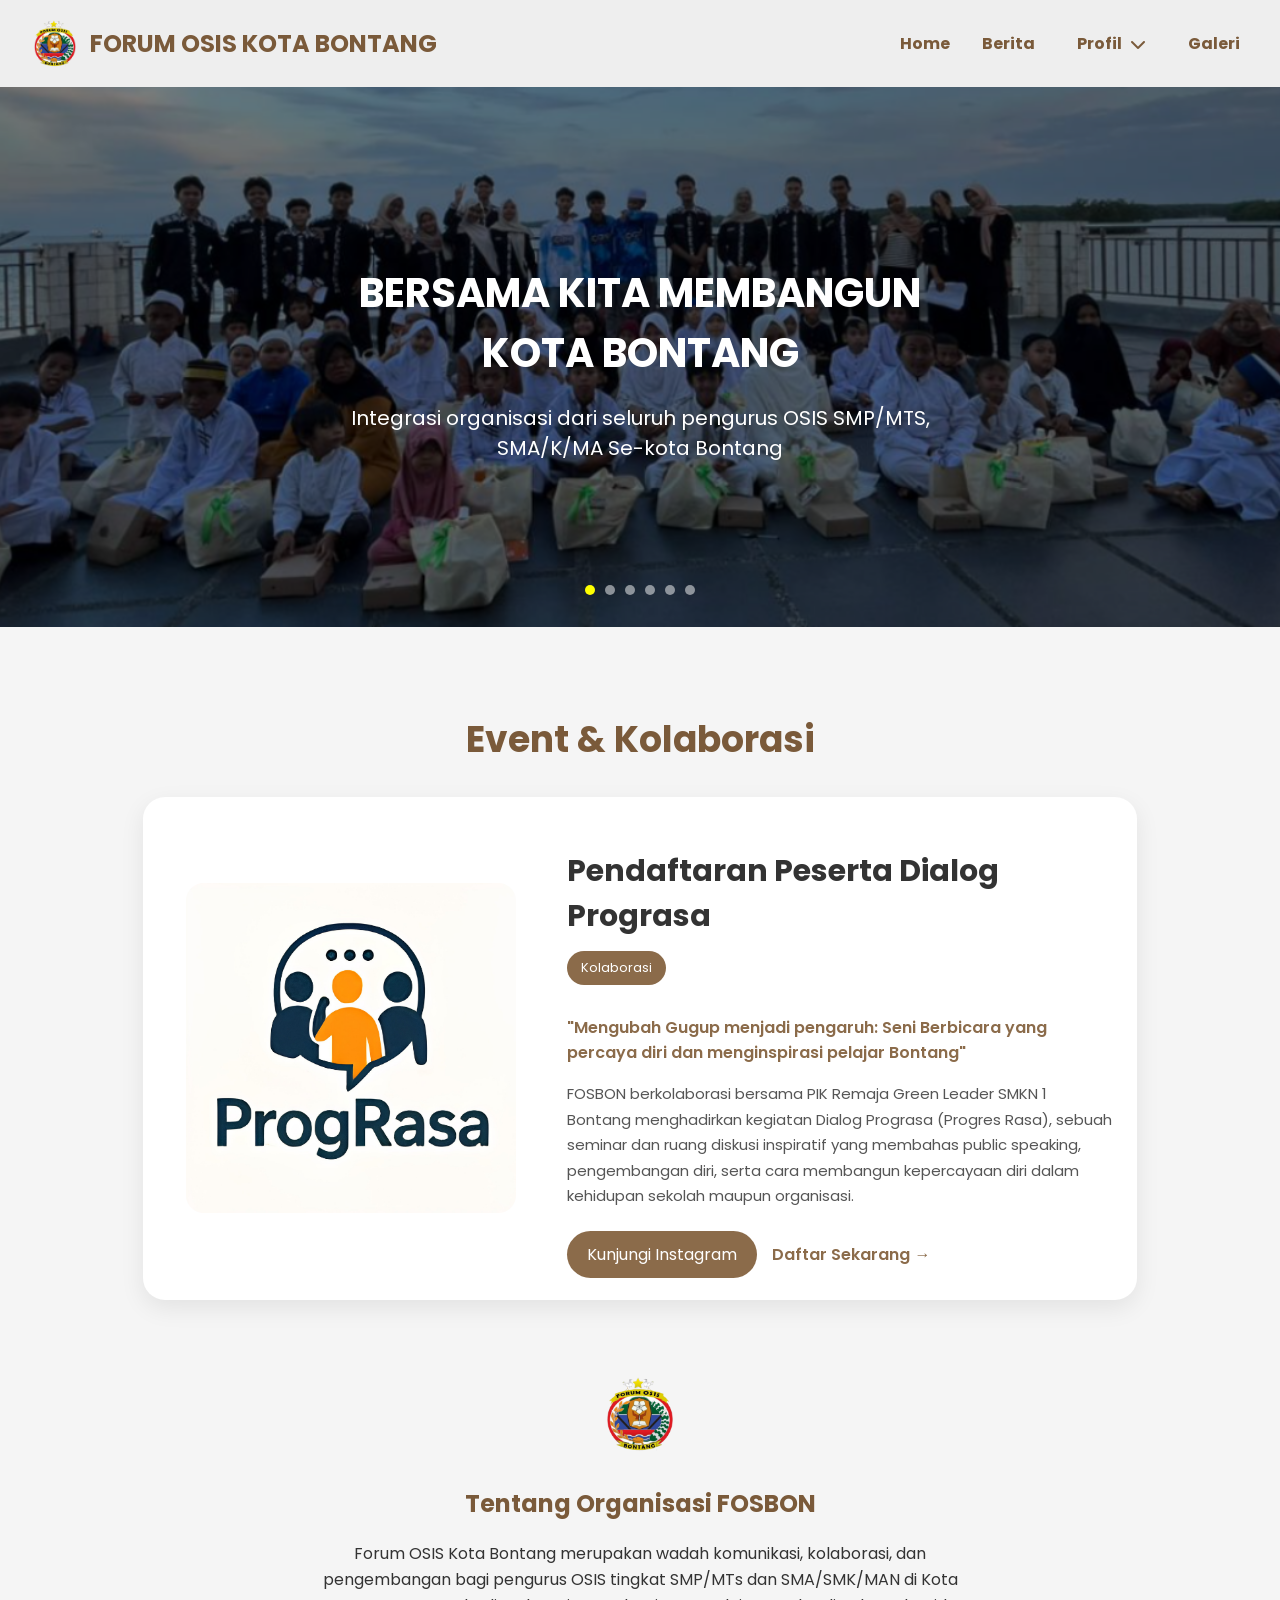
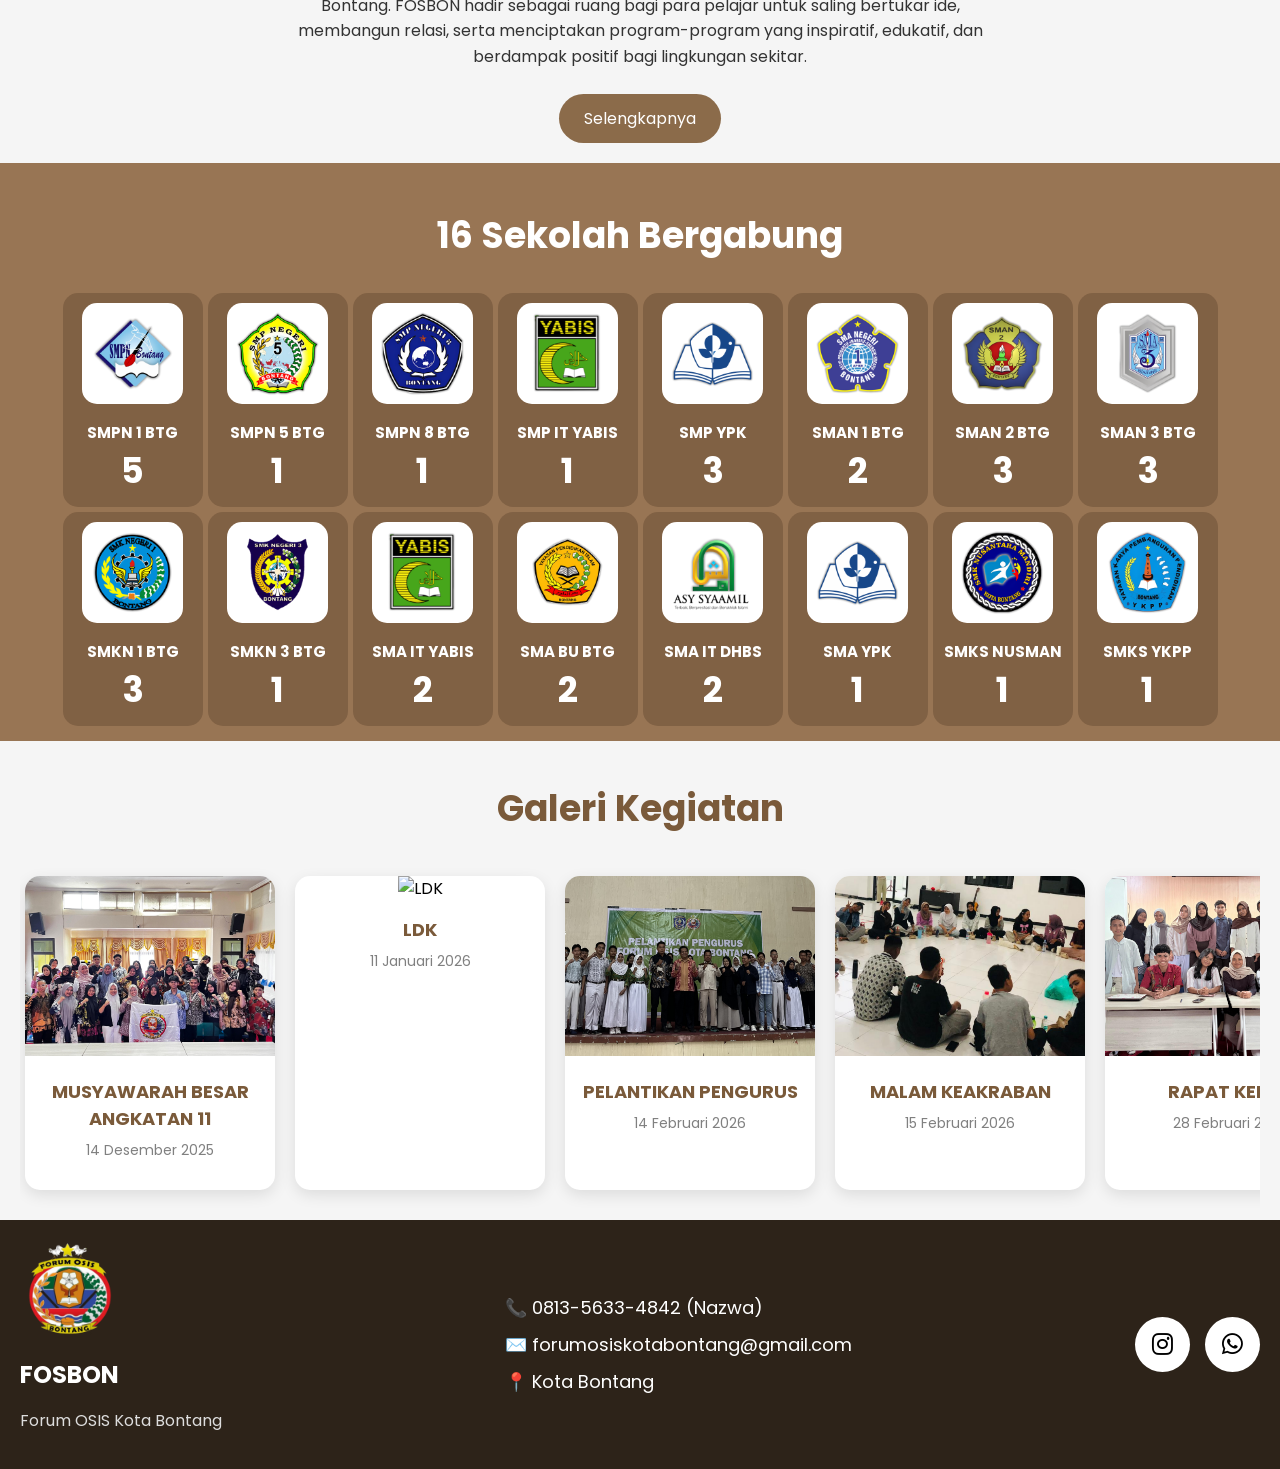
==== commit 0ae0c8b2: "update navbar, fix navbar, fix other" ====
--- a/index.html
+++ b/index.html
@@ -4,13 +4,14 @@
     <meta charset="UTF-8">
     <title>FOSBON</title>
     <link rel="stylesheet" href="/css/home.css">
+    <link rel="stylesheet" href="/css/navbar.css">
     <link rel="icon" type="image/png" href="assets/img/logo-fosbon.png">
     <link href="https://fonts.googleapis.com/css2?family=Poppins:wght@300;400;600;700&display=swap" rel="stylesheet">
     <link rel="stylesheet" href="https://cdnjs.cloudflare.com/ajax/libs/font-awesome/6.5.1/css/all.min.css">
     <meta name="viewport" content="width=device-width, initial-scale=1.0">
 </head>
 <body>
-    <!-- NAVBAR -->
+    
     <header class="navbar">
         <div class="logo">
             <img src="/assets/img/logo-fosbon.png" alt="logo">
--- a/css/home.css
+++ b/css/home.css
@@ -1,209 +1,7 @@
 body {
     margin: 0;
     font-family: 'Poppins', sans-serif;
-}
-
-/* NAVBAR */
-.navbar {
-    display: flex;
-    justify-content: space-between;
-    align-items: center;
-    padding: 15px 30px;
-    background-color: #eee;
-
-    position: relative;
-
-    z-index: 9999;
-}
-
-.logo {
-    display: flex;
-    align-items: center;
-}
-
-.logo h1 {
-    color: #7a5a3a;
-    margin: 0;
-    font-size: 24px;
-}
-
-.logo img {
-    width: 50px;
-    margin-right: 10px;
-}
-
-nav a {
-    margin-left: 20px;
-    text-decoration: none;
-    color: rgb(122, 90, 58);
-    font-weight: bold;
-}
-
-/* Responsive Navbar (mobile) */
-.nav-toggle {
-    display: none;
-    background: transparent;
-    border: none;
-    cursor: pointer;
-    color: rgb(122, 90, 58);
-    font-size: 22px;
-}
-
-.nav-links {
-    display: flex;
-    align-items: center;
-    gap: 12px;
-    transition: 0.3s;
-}
-
-.nav-item {
-    text-decoration: none;
-    color: rgb(122, 90, 58);
-    font-weight: bold;
-    margin-left: 0 !important;
-    transition: 0.2s;
-}
-
-.nav-item:focus {
-    outline: none;
-}
-
-.nav-item:hover {
-    background: rgba(0,0,0,0.05);
-}
-
-.dropdown-toggle {
-    background: transparent;
-    border: none;
-    cursor: pointer;
-    color: rgb(122, 90, 58);
-    font-weight: bold;
-    display: inline-flex;
-    align-items: center;
-    gap: 10px;
-    padding: 0;
-    font-family: inherit;
-    font-size: 16px;
-}
-
-@media (max-width: 768px) {
-    .nav-toggle {
-        margin-left: 6px;
-    }
-
-    .navbar {
-        padding: 12px 16px;
-    }
-
-    nav a {
-        margin-left: 10px;
-    }
-
-    .dropdown-content {
-        min-width: 200px;
-    }
-
-    .nav-links {
-        top: 64px;
-    }
-
-    .nav-toggle {
-        display: inline-flex;
-
-        align-items: center;
-        justify-content: center;
-        width: 44px;
-        height: 44px;
-    }
-
-    .nav-links {
-        position: absolute;
-        top: 70px;
-        right: 16px;
-        flex-direction: column;
-        align-items: flex-start;
-        gap: 0;
-
-        background: #eee;
-        padding: 12px;
-        border-radius: 12px;
-
-        display: none;
-        width: min(240px, calc(100vw - 32px));
-        box-shadow: 0 10px 30px rgba(0,0,0,0.15);
-    }
-
-    .nav-links.open {
-        display: flex;
-    }
-
-    .nav-item {
-        width: 100%;
-        padding: 10px 12px;
-        border-radius: 10px;
-    }
-
-    .dropdown {
-        width: 100%;
-    }
-
-    .dropdown-content {
-        position: static;
-        display: none;
-        width: 100%;
-        box-shadow: none;
-        background: transparent;
-        padding: 0;
-        margin-top: 6px;
-        border-radius: 0;
-    }
-
-    .dropdown.open .dropdown-content {
-        display: block;
-    }
-
-    .dropdown-content a {
-        background: #f0f0f0;
-        margin: 6px 0 0;
-        border-radius: 10px;
-    }
-}
-
-
-/* DROPDOWN PROFIL */
-.dropdown {
-    position: relative;
-    display: inline-block;
-}
-
-.dropdown-content {
-    display: none;
-    position: absolute;
-    top: 100%;
-    left: 0;
-    background: #eee;
-    min-width: 220px;
-    box-shadow: 0 8px 20px rgba(0,0,0,0.12);
-    border-radius: 10px;
-    padding: 10px;
-    z-index: 10;
-}
-
-.dropdown-content a {
-    display: block;
-    margin: 0;
-    padding: 10px 12px;
-    color: rgb(122, 90, 58);
-    font-weight: bold;
-    border-radius: 8px;
-}
-
-.dropdown-content a:hover {
-    background: #ffd54f;
-}
-
-.dropdown:hover .dropdown-content {
-    display: block;
+    background-color: #987554;
 }
 
 .slider {
--- a/css/navbar.css
+++ b/css/navbar.css
@@ -0,0 +1,340 @@
+/* NAVBAR */
+.navbar {
+    display: flex;
+    justify-content: space-between;
+    align-items: center;
+    padding: 15px 30px;
+    background-color: #eee;
+    position: relative;
+    z-index: 9999;
+}
+
+.logo {
+    display: flex;
+    align-items: center;
+}
+
+.logo h1 {
+    color: #7a5a3a;
+    margin: 0;
+    font-size: 24px;
+}
+
+.logo img {
+    width: 50px;
+    margin-right: 10px;
+}
+
+nav a {
+    margin-left: 20px;
+    text-decoration: none;
+    color: rgb(122, 90, 58);
+    font-weight: bold;
+}
+
+/* Responsive Navbar (mobile) */
+.nav-toggle {
+    display: none;
+    background: transparent;
+    border: none;
+    cursor: pointer;
+    color: rgb(122, 90, 58);
+    font-size: 22px;
+}
+
+.nav-links {
+    display: flex;
+    align-items: center;
+    gap: 12px;
+}
+
+.nav-item,
+.dropdown-toggle {
+    color: rgb(122, 90, 58);
+    font-weight: bold;
+    text-decoration: none;
+    font-size: 16px;
+    font-family: inherit;
+}
+
+.nav-item {
+    margin-left: 0 !important;
+    padding: 8px 10px;
+    border-radius: 8px;
+}
+
+.dropdown-toggle {
+    background: transparent;
+    border: none;
+    cursor: pointer;
+    color: rgb(122, 90, 58);
+    font-weight: bold;
+    display: inline-flex;
+    align-items: center;
+    gap: 10px;
+    padding: 0;
+    font-family: inherit;
+    font-size: 16px;
+}
+
+@media (max-width: 768px) {
+    .nav-toggle {
+        margin-left: 6px;
+    }
+    .navbar {
+        padding: 12px 16px;
+    }
+    nav a {
+        margin-left: 10px;
+    }
+    .dropdown-content {
+        min-width: 200px;
+    }
+    .nav-links {
+        top: 64px;
+    }
+
+    .nav-toggle {
+        display: inline-flex;
+        align-items: center;
+        justify-content: center;
+        width: 44px;
+        height: 44px;
+    }
+
+    .nav-links {
+        position: absolute;
+        top: 70px;
+        right: 16px;
+        flex-direction: column;
+        align-items: center;
+        gap: 0;
+        background: #eee;
+        padding: 12px;
+        border-radius: 12px;
+        display: none;
+        width: min(240px, calc(100vw - 32px));
+        box-shadow: 0 10px 30px rgba(0,0,0,0.15);
+    }
+
+    .nav-links.open {
+        display: flex;
+    }
+    .nav-item {
+        width: 100%;
+        padding: 10px 12px;
+        border-radius: 10px;
+    }
+    .dropdown {
+        width: 100%;
+        display: flex;
+        align-items: center;
+    }
+    .dropdown-content {
+        position: static;
+        display: none;
+        width: 100%;
+        box-shadow: none;
+        background: transparent;
+        padding: 0;
+        margin-top: 6px;
+        border-radius: 0;
+    }
+    .dropdown.open .dropdown-content {
+        display: block;
+    }
+
+    .dropdown-content a {
+        background: #f0f0f0;
+        margin: 6px 0 0;
+        border-radius: 10px;
+    }
+}
+
+.dropdown {
+    position: relative;
+    display: flex;
+    align-items: center;
+}
+
+.dropdown-toggle {
+    background: transparent;
+    border: none;
+    cursor: pointer;
+    display: flex;
+    align-items: center;
+    gap: 8px;
+    padding: 8px 10px;
+}
+
+.dropdown-content {
+    position: absolute;
+    top: 100%;
+    right: 0;
+
+    width: max-content;
+    min-width: 220px;
+    max-width: calc(100vw - 40px);
+
+    background: #eee;
+    padding: 10px;
+    border-radius: 10px;
+    box-shadow: 0 8px 20px rgba(0,0,0,0.12);
+
+    opacity: 0;
+    visibility: hidden;
+    transform: translateY(8px);
+
+    transition: 0.25s ease;
+    z-index: 9999;
+}
+
+.dropdown:hover .dropdown-content,
+.dropdown:focus-within .dropdown-content {
+    opacity: 1;
+    visibility: visible;
+    transform: translateY(0);
+}
+
+.dropdown-content a {
+    display: block;
+    padding: 10px 12px;
+    color: rgb(122, 90, 58);
+    text-decoration: none;
+    font-weight: bold;
+    border-radius: 8px;
+    white-space: nowrap;
+}
+
+.dropdown-content a:hover {
+    background: #ffd54f;
+}
+
+/* Animasi panah */
+.dropdown-toggle i {
+    transition: transform 0.25s ease;
+}
+
+/* MOBILE */
+@media (min-width: 769px) {
+    .dropdown:hover .dropdown-toggle i,
+    .dropdown:focus-within .dropdown-toggle i {
+        transform: rotate(180deg);
+    }
+}
+
+/* Mobile: panah muter hanya saat dropdown benar-benar open */
+@media (max-width: 768px) {
+    .dropdown.open .dropdown-toggle i {
+        transform: rotate(180deg);
+    }
+
+    .dropdown:not(.open) .dropdown-toggle i {
+        transform: rotate(0deg);
+    }
+}
+
+@media (max-width: 768px) {
+    .navbar {
+        padding: 12px 16px;
+    }
+
+    .nav-toggle {
+        display: inline-flex;
+        align-items: center;
+        justify-content: center;
+        width: 44px;
+        height: 44px;
+    }
+
+    .nav-links {
+        position: absolute;
+        top: 70px;
+        right: 16px;
+
+        display: none;
+        flex-direction: column;
+        align-items: stretch;
+        gap: 0;
+
+        width: min(260px, calc(100vw - 32px));
+        background: #eee;
+        padding: 12px;
+        border-radius: 12px;
+        box-shadow: 0 10px 30px rgba(0,0,0,0.15);
+    }
+
+    .nav-links.open {
+        display: flex;
+    }
+
+    .nav-item {
+        width: 100%;
+        box-sizing: border-box;
+        padding: 10px 12px;
+    }
+
+    .dropdown {
+        width: 100%;
+        display: block;
+        padding: 0;
+        margin: 0;
+    }
+
+    .dropdown-toggle {
+    width: 100%;
+    box-sizing: border-box;
+    justify-content: space-between;
+    padding: 10px 12px;
+    text-align: left;
+    margin: 0;
+    font-size: 16px;
+    line-height: 1.2;
+    }
+
+    .dropdown-content {
+        position: static;
+        display: none;
+        width: 100%;
+        min-width: 0;
+        max-width: none;
+        background: transparent;
+        box-shadow: none;
+        padding: 0;
+        margin-top: 4px;
+        border-radius: 0;
+        opacity: 1;
+        visibility: visible;
+        transform: none;
+        transition: none;
+    }
+
+    .dropdown.open .dropdown-content {
+        display: block;
+    }
+
+    .dropdown-content a {
+        position: relative;
+        margin-top: 6px;
+        margin-left: 18px;
+        padding: 9px 12px 9px 28px;
+        background: #f0f0f0;
+        border-radius: 8px;
+        white-space: normal;
+    }
+    .dropdown-content a::before {
+        content: "";
+
+        position: absolute;
+        left: 10px;
+        top: 50%;
+        transform: translateY(-50%);
+
+        width: 7px;
+        height: 7px;
+
+        border: 2px solid #8b6b4a;
+        border-radius: 50%;
+        background: transparent;
+    }
+}
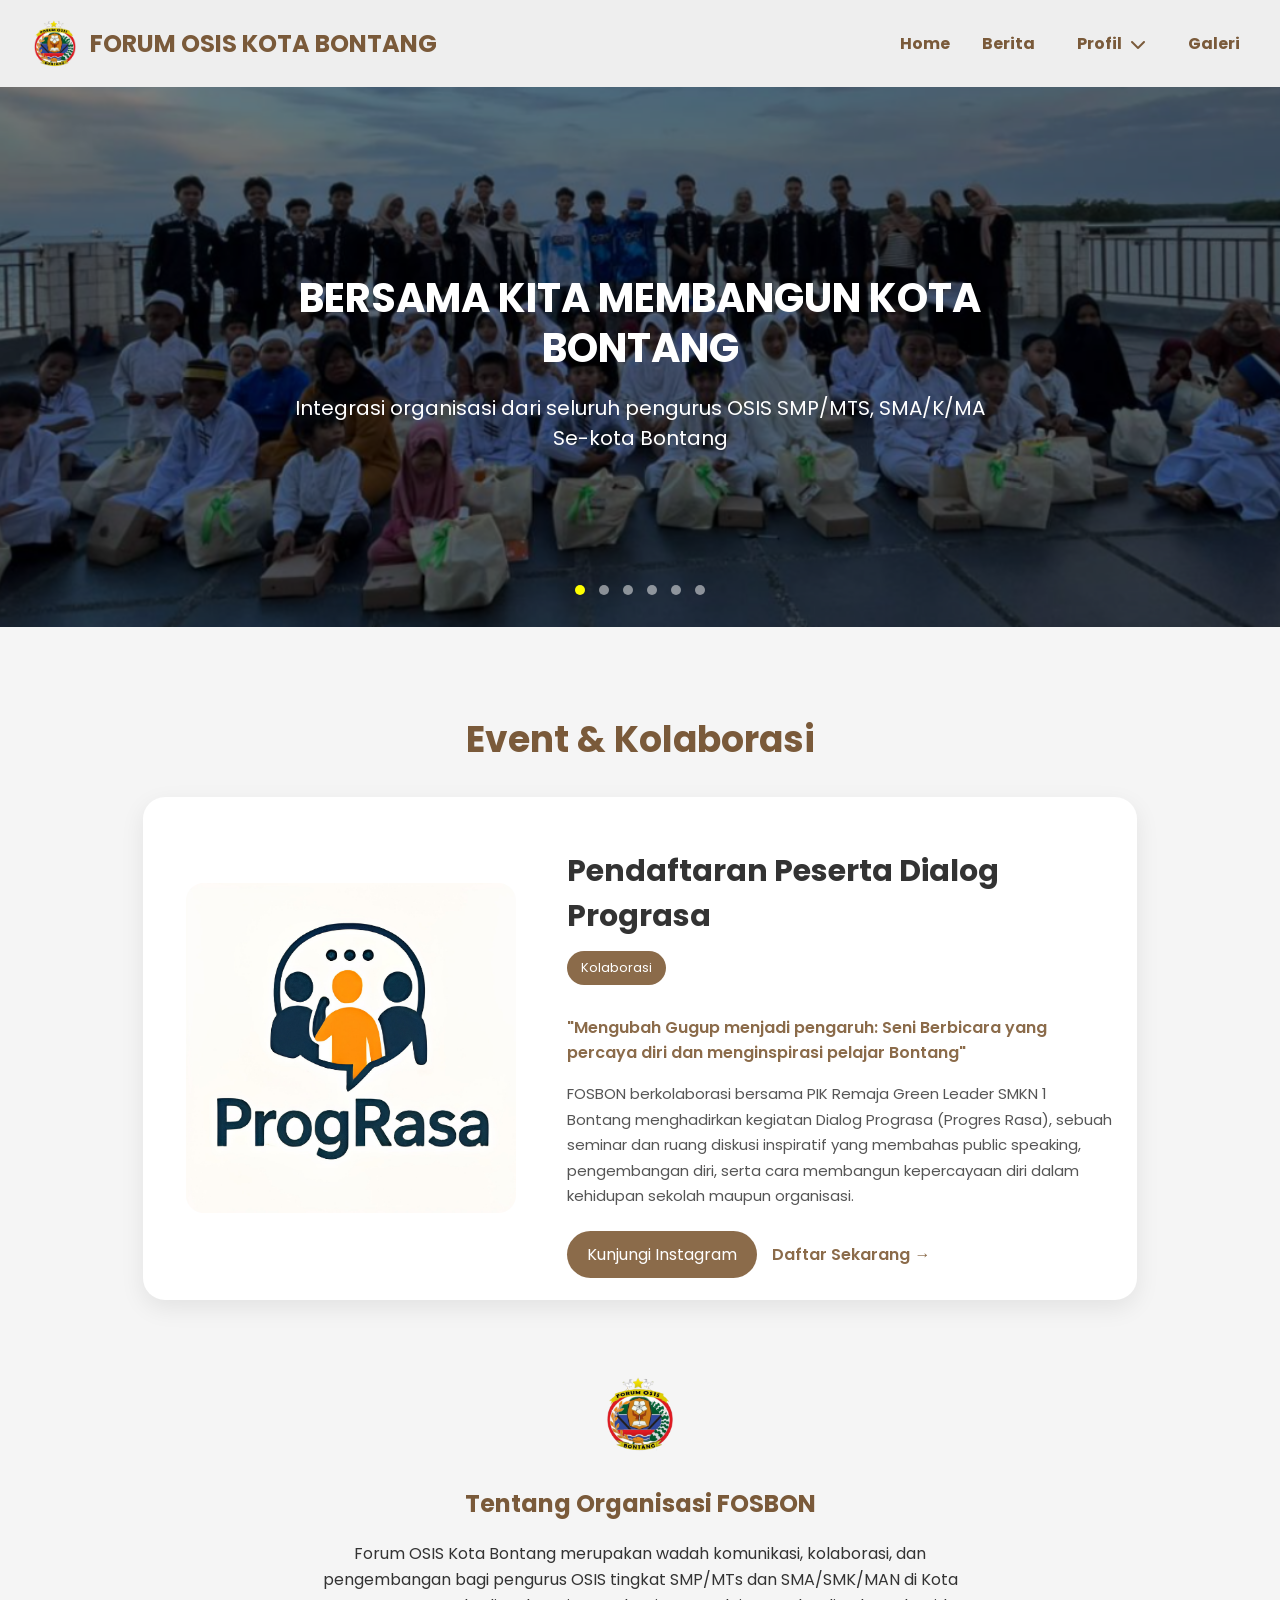
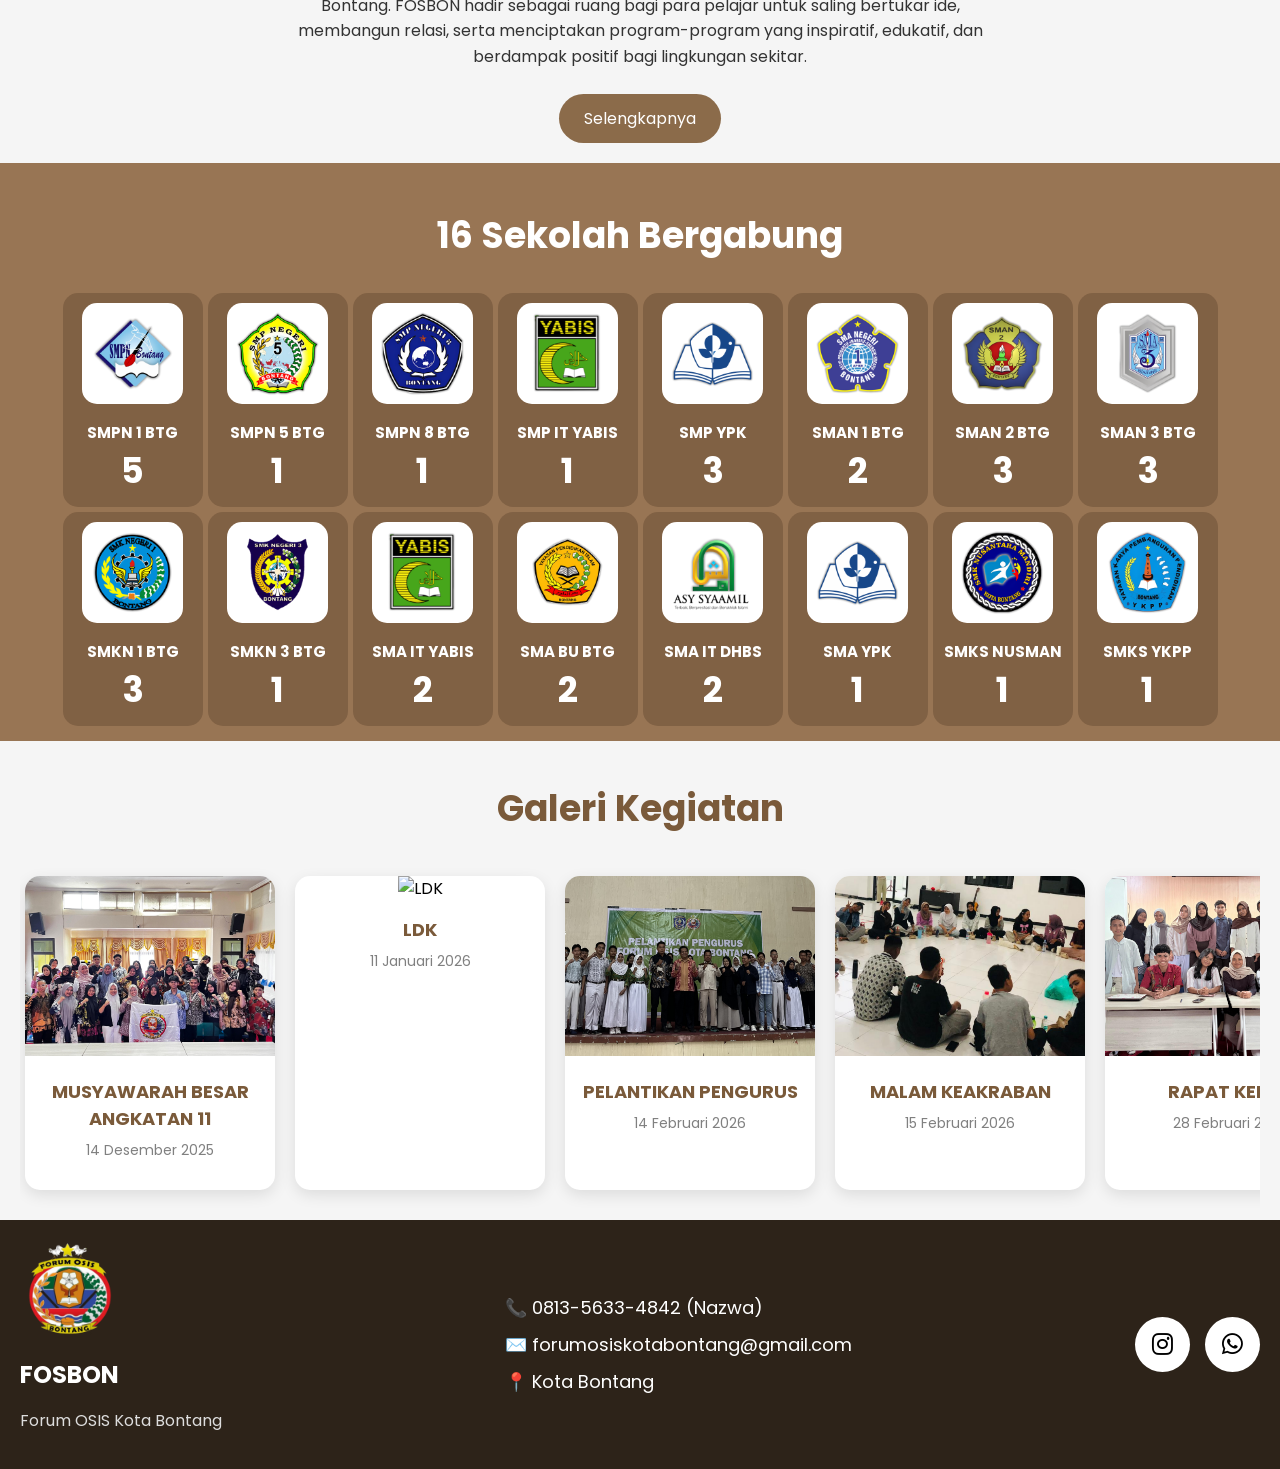
==== commit ce8955b9: "update navbar, slides home, and fix" ====
--- a/index.html
+++ b/index.html
@@ -40,26 +40,13 @@
         </nav>
     </header>
 
-    <section class="slider">
-    <div class="slides">
-        <img src="/assets/img/bg-home(1).png" class="slide active">
-        <img src="/assets/img/bg-home(2).png" class="slide">
-        <img src="/assets/img/bg-home(3).png" class="slide">
-        <img src="/assets/img/bg-home(4).png" class="slide">
-        <img src="/assets/img/bg-home(5).png" class="slide">
-        <img src="/assets/img/bg-home(6).png" class="slide">
-    </div>
-
-    <div class="dots">
-        <span onclick="gantiSlide(0)" class="dot active"></span>
-        <span onclick="gantiSlide(1)" class="dot"></span>
-    </div>
-
+<section class="slider" id="heroSlider">
+    <div class="slides" id="slidesContainer"></div>
+    <div class="dots" id="sliderDots"></div>
     <div class="hero-text">
         <h2>BERSAMA KITA MEMBANGUN KOTA BONTANG</h2>
         <p>Integrasi organisasi dari seluruh pengurus OSIS SMP/MTS, SMA/K/MA Se-kota Bontang</p>
     </div>
-
 </section>
 
 <section class="event-section"> <!-- SECTION EVENT & KOLABORASI -->
@@ -104,11 +91,16 @@
     <a href="/visi-misi/" class="btn">Selengkapnya</a>
 </section>
 
-<section class="sekolah"> <!-- SECTION SEKOLAH -->
+<section class="sekolah">
     <div class="judul-sekolah">
         <h2>16 Sekolah Bergabung</h2>
     </div>
-    <div class="school-container" id="schoolContainer"></div>
+
+    <div class="school-container school-collapsed" id="schoolContainer"></div>
+
+    <button class="school-toggle" id="schoolToggle" type="button">
+        Lihat Selengkapnya
+    </button>
 </section>
 
 <section class="gallery">
--- a/css/home.css
+++ b/css/home.css
@@ -18,6 +18,7 @@
     object-fit: cover;
     opacity: 0;
     transition: 0.5s;
+    z-index: 0;
 }
 
 .slides img.active {
@@ -31,6 +32,8 @@
     width: 100%;
     height: 100%;
     background: rgba(0,0,0,0.5);
+    pointer-events: none;
+    z-index: 1;
 }
 
 /* HERO TEXT */
@@ -45,15 +48,21 @@
     z-index: 2;
 
     max-width: 700px;
+
+    width: min(90%, 700px);
 }
 
 .hero-text h2 {
     font-size: 40px;
     margin-bottom: 15px;
+    font-size: clamp(26px, 5vw, 40px);
+    line-height: 1.25;
 }
 
 .hero-text p {
     font-size: 20px;
+    font-size: clamp(14px, 3vw, 20px);
+    line-height: 1.5;
 }
 
 /* dots */
@@ -62,7 +71,7 @@
     bottom: 20px;
     width: 100%;
     text-align: center;
-    z-index: 2;
+    z-index: 3;
 }
 
 .dot {
@@ -81,6 +90,17 @@
     background: yellow;
 }
 
+@media (max-width: 768px) {
+    .slider {
+        height: 55vh;
+        touch-action: pan-y;
+    }
+
+    .hero-text h2 {
+        margin-bottom: 10px;
+    }
+}
+
 /* =========================
    EVENT & KOLABORASI
 ========================= */
@@ -292,6 +312,61 @@
     justify-content: center;
     flex-wrap: wrap;
     gap: 5px;
+}
+
+@media (max-width: 768px) {
+    .school-container {
+        position: relative;
+        overflow: hidden;
+        transition: max-height 0.4s ease;
+    }
+
+    .school-container.school-collapsed {
+        max-height: var(--school-preview-height, 650px);
+    }
+
+    .school-container:not(.school-collapsed) {
+        max-height: 5000px;
+    }
+
+    .school-container.school-collapsed::after {
+        content: "";
+        position: absolute;
+        left: 0;
+        right: 0;
+        bottom: 0;
+        height: 180px;
+        background: linear-gradient(
+            to bottom,
+            rgba(152,117,84,0),
+            rgba(152,117,84,0.85) 50%,
+            rgba(152,117,84,1) 100%
+        );
+        pointer-events: none;
+    }
+
+    .school-card.is-blur {
+        filter: blur(1.8px);
+        opacity: 0.65;
+        pointer-events: none;
+    }
+}
+
+@media (min-width: 769px) {
+    .school-card {
+        filter: none !important;
+        opacity: 1 !important;
+        pointer-events: auto !important;
+    }
+
+    .school-container {
+        max-height: none !important;
+        overflow: visible !important;
+    }
+
+    .school-toggle {
+        display: none !important;
+    }
 }
 
 /* CARD SEKOLAH */
@@ -307,8 +382,7 @@
 
 /* Hover */
 .school-card:hover {
-    transform: translateY(-10px);
-    background-color: #ffd54f; /* warna kuning */
+    background-color: #4c3826;
 }
 
 /* Logo sekolah */
@@ -335,6 +409,25 @@
     font-weight: bold;
     font-size: 35px;
     margin: 0;
+}
+
+.school-toggle {
+    display: none;
+    margin: 20px auto 5px;
+    padding: 11px 22px;
+    border: none;
+    border-radius: 25px;
+    background: #6e5338;
+    color: #ffffff;
+    font-weight: 700;
+    cursor: pointer;
+    position: relative;
+    z-index: 5;
+    margin-top: -50px;
+}
+
+.school-toggle:hover {
+    background: #4c3826;
 }
 
 /* =========================
--- a/css/navbar.css
+++ b/css/navbar.css
@@ -55,6 +55,26 @@
     text-decoration: none;
     font-size: 16px;
     font-family: inherit;
+}
+
+/* Menu utama: underline hanya Home, Berita, Galeri */
+.nav-links > a.nav-item:hover {
+    background: transparent;
+    text-decoration: underline;
+    text-underline-offset: 4px;
+}
+
+/* Child dropdown: underline satu-satu */
+.dropdown-content a:hover {
+    background: transparent;
+    text-decoration: underline;
+    text-underline-offset: 4px;
+}
+
+/* Profil parent jangan underline */
+.dropdown-toggle:hover {
+    text-decoration: none;
+    background: transparent;
 }
 
 .nav-item {
@@ -207,7 +227,9 @@
 }
 
 .dropdown-content a:hover {
-    background: #ffd54f;
+    background: transparent;
+    text-decoration: underline;
+    text-underline-offset: 4px;
 }
 
 /* Animasi panah */
@@ -317,24 +339,9 @@
         position: relative;
         margin-top: 6px;
         margin-left: 18px;
-        padding: 9px 12px 9px 28px;
+        padding: 9px 12px;
         background: #f0f0f0;
         border-radius: 8px;
         white-space: normal;
     }
-    .dropdown-content a::before {
-        content: "";
-
-        position: absolute;
-        left: 10px;
-        top: 50%;
-        transform: translateY(-50%);
-
-        width: 7px;
-        height: 7px;
-
-        border: 2px solid #8b6b4a;
-        border-radius: 50%;
-        background: transparent;
-    }
 }
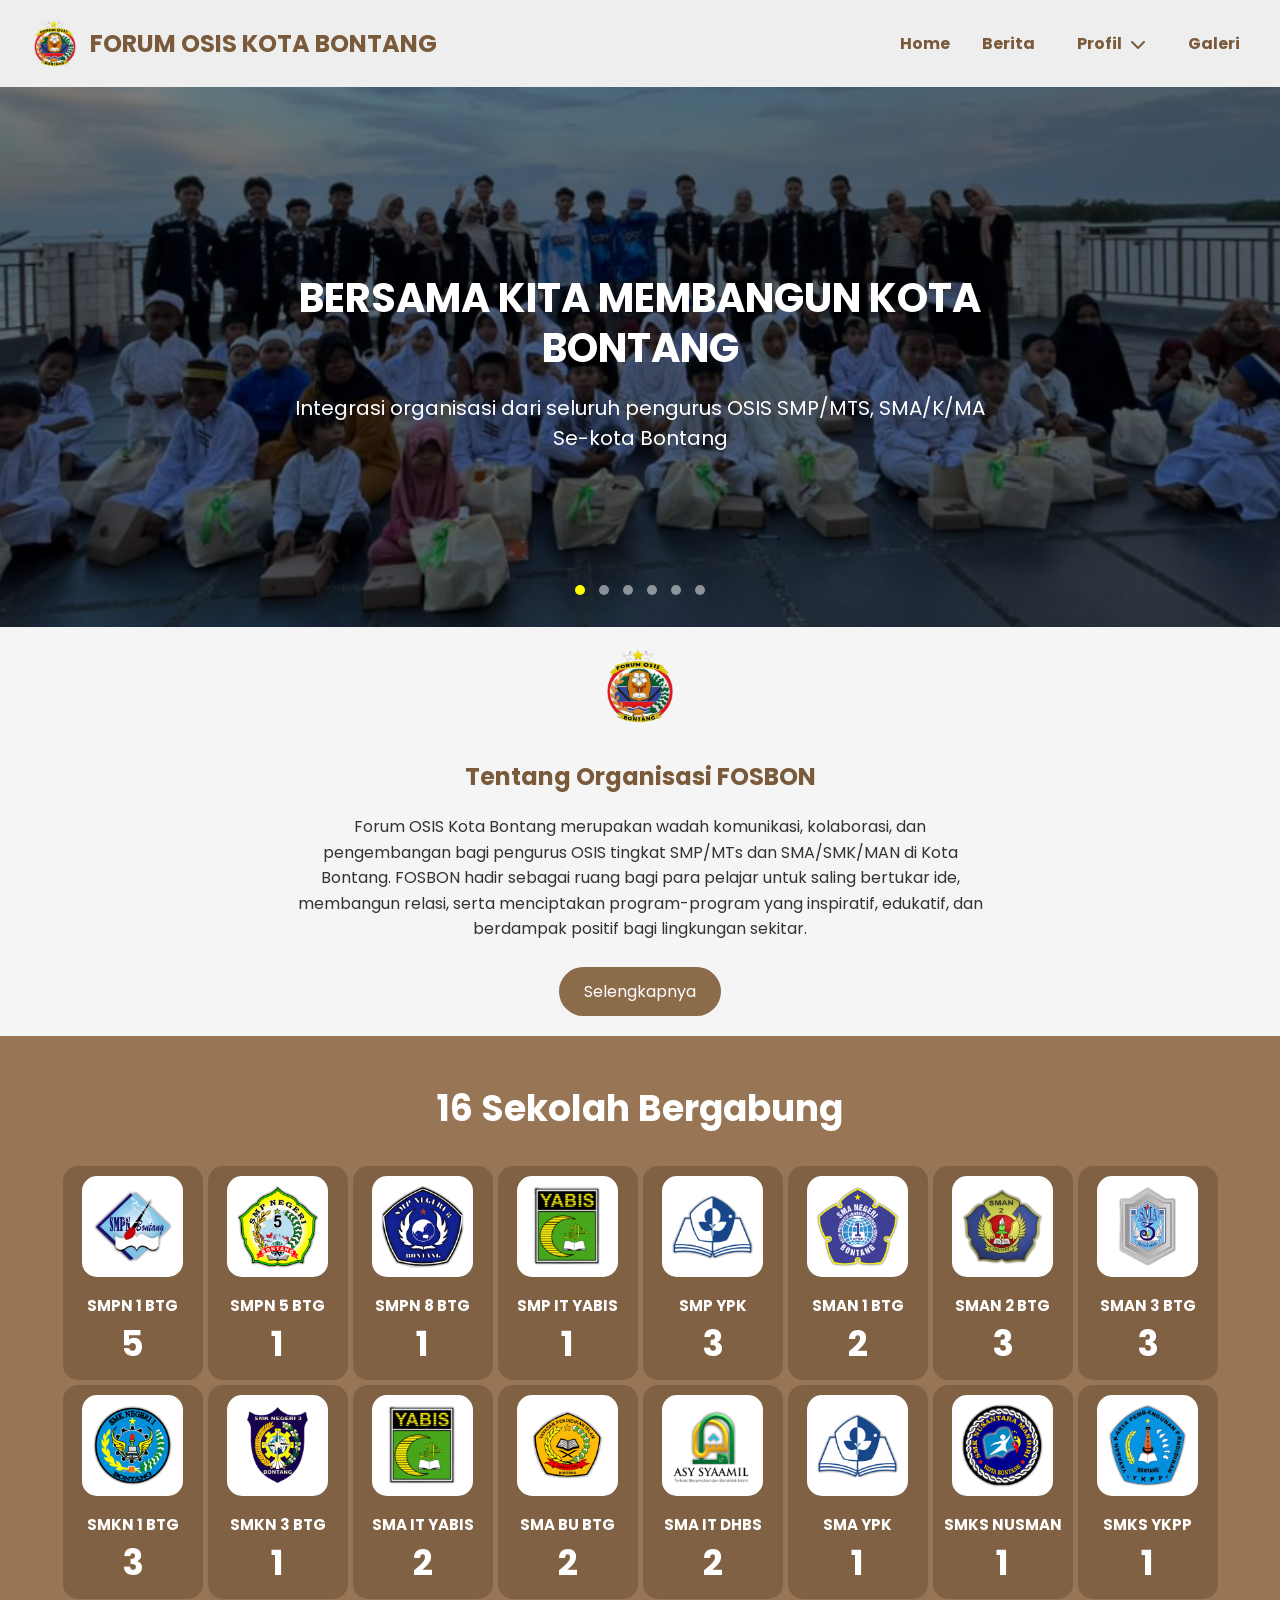
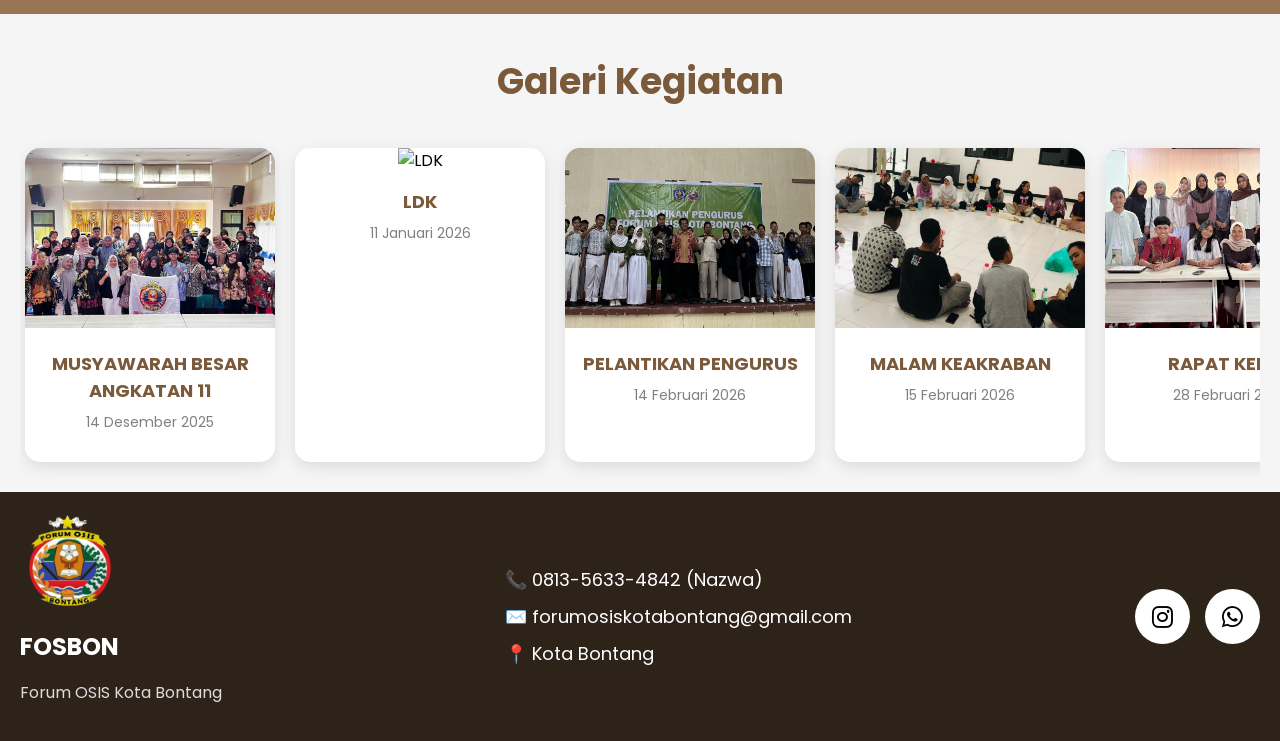
==== commit 631ffe8e: "delete the event" ====
--- a/index.html
+++ b/index.html
@@ -46,40 +46,6 @@
     <div class="hero-text">
         <h2>BERSAMA KITA MEMBANGUN KOTA BONTANG</h2>
         <p>Integrasi organisasi dari seluruh pengurus OSIS SMP/MTS, SMA/K/MA Se-kota Bontang</p>
-    </div>
-</section>
-
-<section class="event-section"> <!-- SECTION EVENT & KOLABORASI -->
-    <div class="event-title">
-        <h2>Event & Kolaborasi</h2>
-    </div>
-
-    <div class="event-card">
-        <div class="event-image">
-            <img src="/assets/img/logo-prograsa.png" alt="PROGRASA">
-        </div>
-        <div class="event-content">
-            <h3>Pendaftaran Peserta Dialog Prograsa</h3>
-            <span class="event-badge">Kolaborasi</span>
-            <p class="event-subtitle">
-                "Mengubah Gugup menjadi pengaruh: Seni Berbicara yang percaya diri dan menginspirasi pelajar Bontang"
-            </p>
-            <p class="event-description">
-                FOSBON berkolaborasi bersama PIK Remaja Green Leader SMKN 1 Bontang
-                menghadirkan kegiatan Dialog Prograsa (Progres Rasa), sebuah seminar dan
-                ruang diskusi inspiratif yang membahas public speaking,
-                pengembangan diri, serta cara membangun kepercayaan diri dalam
-                kehidupan sekolah maupun organisasi.
-            </p>
-            <div class="event-links">
-                <a href="https://www.instagram.com/prograsa.id/" target="_blank" class="event-btn">
-                    Kunjungi Instagram
-                </a>
-                <a href="https://bit.ly/pendaftarandialogprograsa" target="_blank" class="event-link">
-                    Daftar Sekarang →
-                </a>
-            </div>
-        </div>
     </div>
 </section>
 
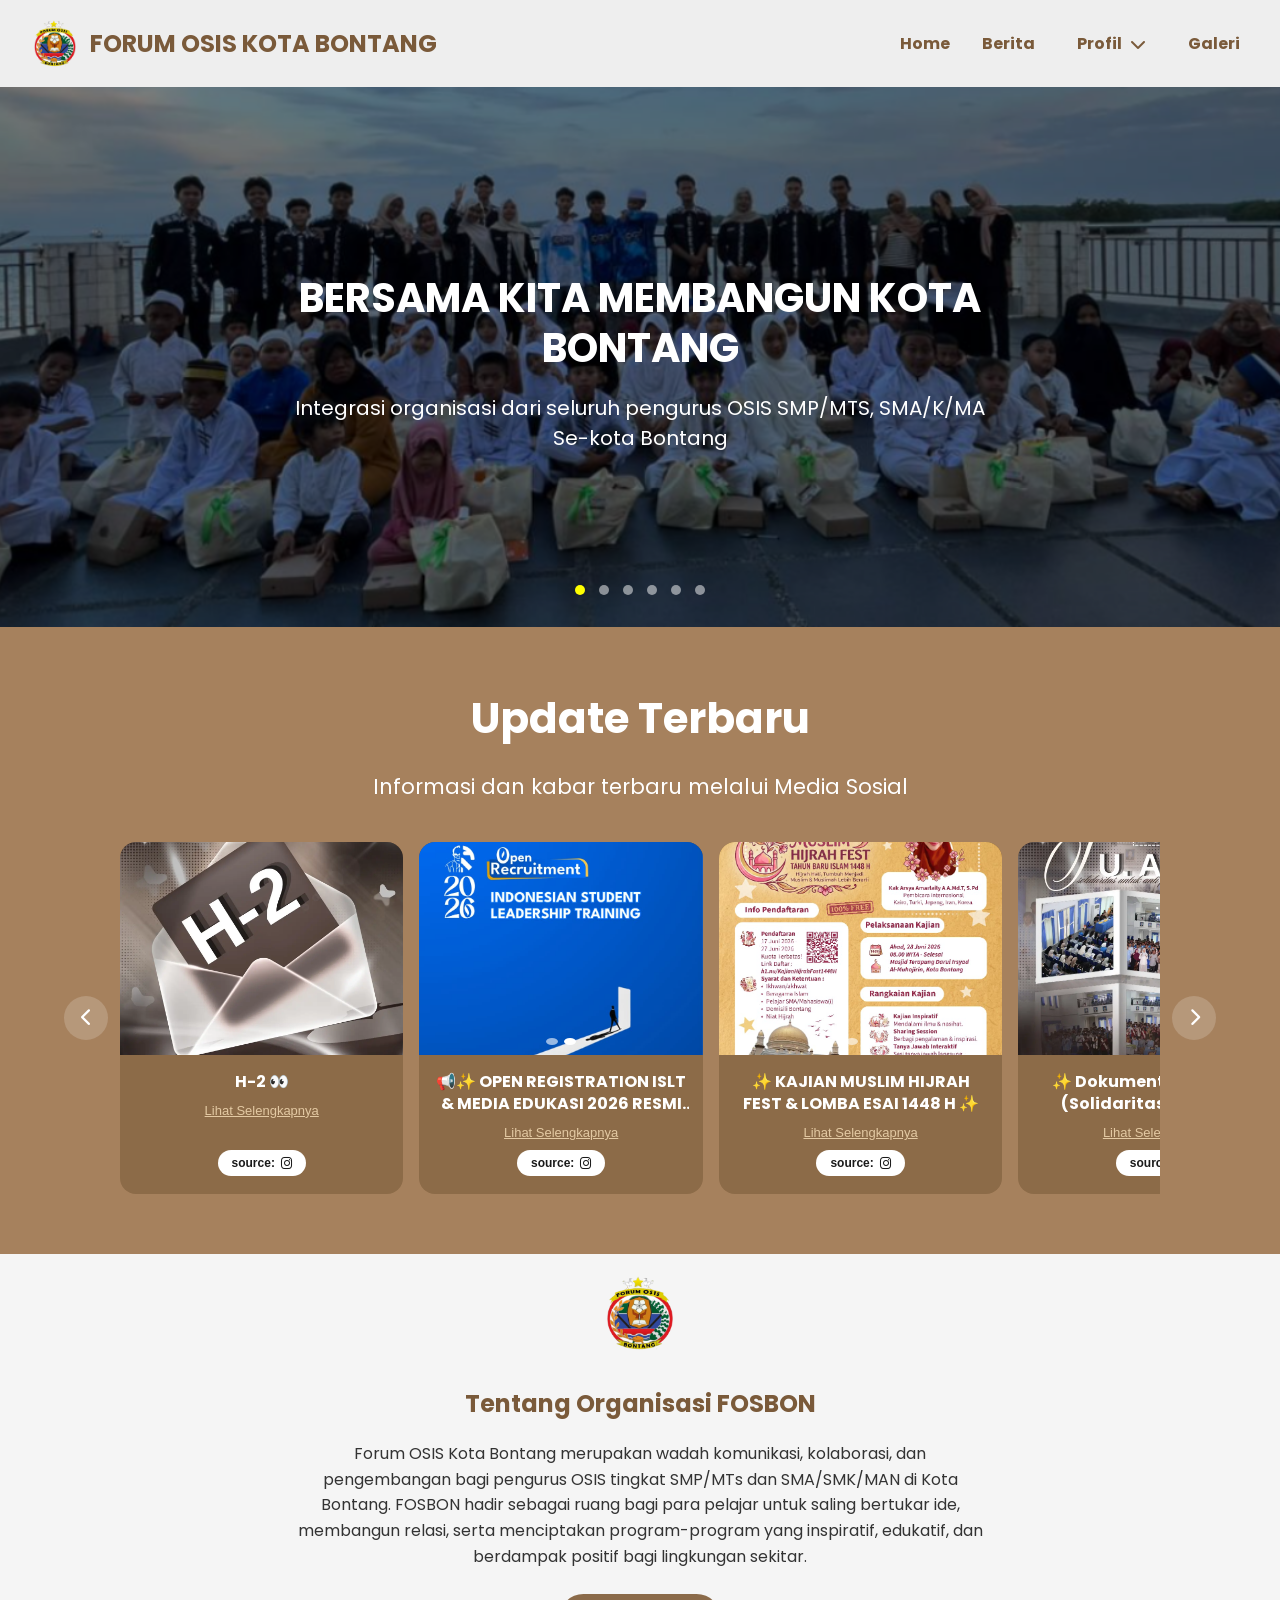
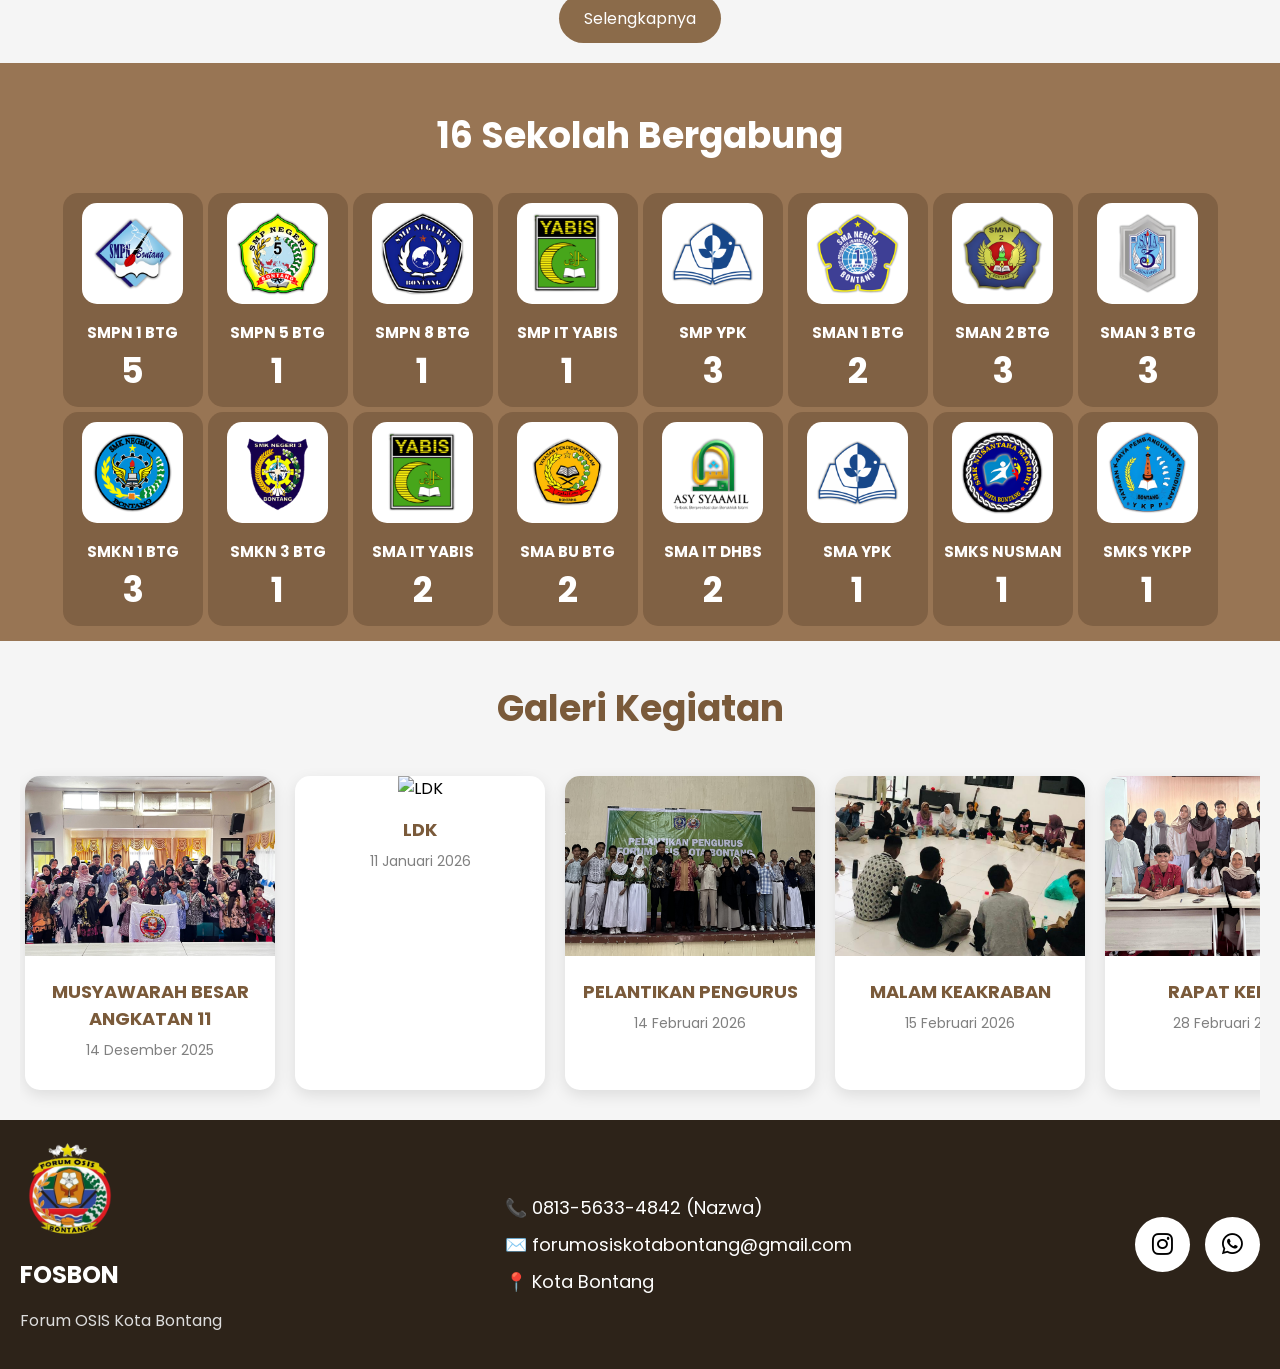
==== commit 97a888b8: "Add new update images and styles for berita update section - Added multiple new images (update-img5." ====
--- a/index.html
+++ b/index.html
@@ -4,6 +4,7 @@
     <meta charset="UTF-8">
     <title>FOSBON</title>
     <link rel="stylesheet" href="/css/home.css">
+    <link rel="stylesheet" href="/css/berita-update.css">
     <link rel="stylesheet" href="/css/navbar.css">
     <link rel="icon" type="image/png" href="assets/img/logo-fosbon.png">
     <link href="https://fonts.googleapis.com/css2?family=Poppins:wght@300;400;600;700&display=swap" rel="stylesheet">
@@ -48,6 +49,26 @@
         <p>Integrasi organisasi dari seluruh pengurus OSIS SMP/MTS, SMA/K/MA Se-kota Bontang</p>
     </div>
 </section>
+
+<!-- UPDATE TERBARU: berita featured dari beritaData, BUKAN medsos -->
+    <section class="berita-update">
+        <div class="update-title">
+            <h2>Update Terbaru</h2>
+            <p>Informasi dan kabar terbaru melalui Media Sosial</p>
+        </div>
+ 
+        <div class="update-slider">
+            <button class="update-nav prev" id="featuredPrev" aria-label="Sebelumnya">
+                <i class="fa-solid fa-chevron-left"></i>
+            </button>
+            
+            <div class="update-track" id="featuredContainer"></div>
+ 
+            <button class="update-nav next" id="featuredNext" aria-label="Selanjutnya">
+                <i class="fa-solid fa-chevron-right"></i>
+            </button>
+        </div>
+    </section>
 
 <section class="tentang"> <!-- TENTANG ORGANISASI -->
     <img src="/assets/img/logo-fosbon.png" alt="logo" class="logo-tentang">
@@ -108,6 +129,8 @@
 
 
 <script src="/js/nav.js"></script>
+<script src="/js/update-data.js"></script>
+<script src="/js/update.js"></script>
 <script src="/js/home.js"></script>
 
 </body>
--- a/css/home.css
+++ b/css/home.css
@@ -98,158 +98,6 @@
 
     .hero-text h2 {
         margin-bottom: 10px;
-    }
-}
-
-/* =========================
-   EVENT & KOLABORASI
-========================= */
-
-.event-section {
-    padding: 55px 20px;
-    background: #f5f5f5;
-}
-
-.event-title {
-    text-align: center;
-    margin-bottom: 30px;
-}
-
-.event-title h2 {
-    color: #7a5a3a;
-    font-size: clamp(28px, 4vw, 36px);
-    margin-bottom: 10px;
-}
-
-/* CARD */
-.event-card {
-    max-width: 950px;
-    margin: auto;
-
-    display: flex;
-    align-items: center;
-    gap: 30px;
-
-    background: white;
-    padding: 22px;
-
-    border-radius: 22px;
-    box-shadow: 0 8px 25px rgba(0,0,0,0.08);
-}
-
-/* GAMBAR */
-.event-image {
-    flex: 0.85;
-    display: flex;
-    justify-content: center;
-}
-
-.event-image img {
-    width: min(100%, 330px);
-    max-height: 330px;
-    object-fit: contain;
-    border-radius: 18px;
-}
-
-/* KONTEN */
-.event-content {
-    flex: 1.25;
-}
-
-.event-content h3 {
-    font-size: clamp(24px, 3vw, 30px);
-    color: #333;
-    margin-bottom: 12px;
-}
-
-.event-badge {
-    display: inline-block;
-    padding: 7px 14px;
-
-    background: #8b6b4a;
-    color: white;
-
-    border-radius: 20px;
-    font-size: 13px;
-    margin-bottom: 14px;
-}
-
-.event-subtitle {
-    color: #8b6b4a;
-    font-weight: 600;
-    margin-bottom: 14px;
-    line-height: 1.6;
-}
-
-.event-description {
-    color: #555;
-    line-height: 1.7;
-    margin-bottom: 22px;
-    font-size: 15px;
-}
-
-/* BUTTON */
-.event-links {
-    display: flex;
-    gap: 15px;
-    flex-wrap: wrap;
-}
-
-.event-btn {
-    background: #8b6b4a;
-    color: white;
-    text-decoration: none;
-
-    padding: 11px 20px;
-    border-radius: 30px;
-
-    transition: 0.3s;
-}
-
-.event-btn:hover {
-    background: #6e5338;
-}
-
-.event-link {
-    color: #8b6b4a;
-    text-decoration: none;
-    font-weight: 600;
-    padding-top: 11px;
-}
-
-/* TABLET */
-@media (max-width: 900px) {
-    .event-card {
-        max-width: 760px;
-        gap: 24px;
-    }
-
-    .event-image img {
-        width: min(100%, 280px);
-        max-height: 280px;
-    }
-}
-
-/* HP */
-@media (max-width: 768px) {
-    .event-section {
-        padding: 45px 16px;
-    }
-    .event-card {
-        flex-direction: column;
-        text-align: center;
-        padding: 20px;
-        gap: 18px;
-    }
-    .event-image img {
-        width: min(100%, 210px);
-        max-height: 210px;
-    }
-    .event-links {
-        justify-content: center;
-    }
-    .event-description {
-        font-size: 14px;
     }
 }
 
--- a/css/berita-update.css
+++ b/css/berita-update.css
@@ -0,0 +1,890 @@
+/* =========================================
+   BERITA UPDATE - MAIN STYLES
+========================================= */
+
+.berita-update {
+    padding: 60px 5%;
+    background: #a6815d;
+}
+
+.berita-update .update-title {
+    text-align: center;
+    margin-bottom: 40px;
+}
+
+.berita-update .update-title h2 {
+    margin: 0;
+    color: white;
+    font-size: 42px;
+    font-weight: 700;
+}
+
+.berita-update .update-title p {
+        font-size: 21px;
+        margin-bottom: 25px;
+        color: white;
+    }
+
+/* =========================================
+   SLIDER CONTAINER
+========================================= */
+
+.berita-update .update-slider {
+    display: flex;
+    align-items: center;
+    gap: 12px;
+}
+
+.berita-update .update-track {
+    flex: 1;
+    min-width: 0;
+    display: flex;
+    gap: 16px;
+    overflow-x: auto;
+    scroll-behavior: smooth;
+    scroll-snap-type: x mandatory;
+    scrollbar-width: none;
+}
+
+.berita-update .update-track::-webkit-scrollbar {
+    display: none;
+}
+
+/* =========================================
+   NAVIGATION BUTTONS
+========================================= */
+
+.update-nav {
+    display: flex;
+    align-items: center;
+    justify-content: center;
+    flex-shrink: 0;
+    width: 44px;
+    height: 44px;
+    border: none;
+    border-radius: 50%;
+    background: rgba(255, 255, 255, 0.18);
+    color: white;
+    font-size: 18px;
+    cursor: pointer;
+    transition: background 0.3s ease;
+}
+
+.update-nav:hover {
+    background: rgba(255, 255, 255, 0.32);
+}
+
+.update-nav:active {
+    transform: scale(0.95);
+}
+
+@media (max-width: 768px) {
+    .update-nav {
+        width: 38px;
+        height: 38px;
+        font-size: 15px;
+    }
+}
+
+/* =========================================
+   FEATURED CARD
+========================================= */
+
+.featured-card {
+    flex: 0 0 calc((100% - 48px) / 3.5);
+    display: flex;
+    flex-direction: column;
+    background: #8c6b48;
+    border-radius: 16px;
+    overflow: hidden;
+    color: white;
+    scroll-snap-align: start;
+    transition: transform 0.25s ease, box-shadow 0.25s ease;
+    cursor: pointer;
+}
+
+.featured-card:hover {
+    transform: translateY(-6px);
+    box-shadow: 0 12px 28px rgba(0, 0, 0, 0.25);
+}
+
+/* Card Thumbnail */
+.featured-thumb {
+    width: 100%;
+    aspect-ratio: 4/3;
+    position: relative;
+    overflow: hidden;
+    background: #7a5a3a;
+}
+
+.featured-thumb img {
+    width: 100%;
+    height: 100%;
+    object-fit: cover;
+    display: block;
+    transition: transform 0.3s ease;
+}
+
+.featured-card:hover .featured-thumb img {
+    transform: scale(1.05);
+}
+
+/* Card Info */
+.featured-info {
+    flex: 1;
+    display: flex;
+    flex-direction: column;
+    align-items: center;
+    text-align: center;
+    gap: 10px;
+    padding: 16px 14px 18px;
+}
+
+.featured-info h3 {
+    margin: 0;
+    font-size: 16px;
+    font-weight: 700;
+    color: white;
+    display: -webkit-box;
+    -webkit-line-clamp: 2;
+    -webkit-box-orient: vertical;
+    overflow: hidden;
+    line-height: 1.4;
+}
+
+.featured-link {
+    border: none;
+    background: none;
+    padding: 0;
+    margin: 0;
+    color: #e3c9a3;
+    font-size: 13px;
+    font-weight: 500;
+    text-decoration: underline;
+    cursor: pointer;
+    transition: color 0.2s ease;
+}
+
+.featured-link:hover {
+    color: #f3ddb8;
+}
+
+.featured-source-badge {
+    margin-top: auto;
+    display: inline-flex;
+    align-items: center;
+    gap: 6px;
+    border: none;
+    background: white;
+    color: #1a1a1a;
+    font-size: 12px;
+    font-weight: 600;
+    padding: 6px 14px;
+    border-radius: 999px;
+    cursor: pointer;
+    transition: background 0.2s ease, transform 0.2s ease;
+}
+
+.featured-source-badge:hover {
+    background: #f0f0f0;
+    transform: scale(1.05);
+}
+
+.featured-source-badge i {
+    font-size: 13px;
+    color: #1a1a1a;
+}
+
+/* =========================================
+   RESPONSIVE - TABLET
+========================================= */
+
+@media (max-width: 1024px) {
+    .berita-update .update-title h2 {
+        font-size: 36px;
+    }
+
+    .featured-card {
+        flex: 0 0 calc((100% - 16px) / 2.2);
+    }
+
+    .featured-info h3 {
+        font-size: 15px;
+    }
+}
+
+/* =========================================
+   RESPONSIVE - MOBILE
+========================================= */
+
+@media (max-width: 768px) {
+    .berita-update {
+        padding: 50px 5%;
+    }
+
+    .berita-update .update-title h2 {
+        font-size: 30px;
+        margin-bottom: 30px;
+    }
+
+    .featured-card {
+        flex: 0 0 calc(100% - 80px);
+    }
+
+    .featured-thumb {
+        aspect-ratio: 1/1;
+    }
+
+    .featured-info h3 {
+        font-size: 15px;
+    }
+
+    .featured-link {
+        font-size: 12px;
+    }
+
+    .featured-source-badge {
+        font-size: 11px;
+        padding: 5px 12px;
+    }
+}
+
+@media (max-width: 480px) {
+    .berita-update {
+        padding: 40px 5%;
+    }
+
+    .berita-update .update-title h2 {
+        font-size: 24px;
+        margin-bottom: 25px;
+    }
+
+    .berita-update .update-title p {
+        font-size: 16px;
+        margin-bottom: 25px;
+        color: white;
+    }
+
+    .featured-card {
+        flex: 0 0 calc(100% - 40px);
+    }
+
+    .featured-info {
+        padding: 14px 12px 16px;
+        gap: 8px;
+    }
+
+    .featured-info h3 {
+        font-size: 14px;
+    }
+}
+
+/* =========================================
+   MODAL - ADAPTIVE SIZE (SEPERTI INSTAGRAM)
+========================================= */
+
+.update-modal-overlay {
+    position: fixed;
+    inset: 0;
+    background: rgba(0, 0, 0, 0.6);
+    display: none;
+    align-items: center;
+    justify-content: center;
+    padding: 20px;
+    z-index: 1000;
+    backdrop-filter: blur(4px);
+}
+
+.update-modal-overlay.active {
+    display: flex;
+    animation: fadeIn 0.2s ease;
+}
+
+@keyframes fadeIn {
+    from {
+        opacity: 0;
+    }
+    to {
+        opacity: 1;
+    }
+}
+
+.update-modal-box {
+    position: relative;
+    width: min(1000px, 92vw);
+    max-height: 90vh;
+    overflow: hidden;
+    background: #8c6b48;
+    border-radius: 18px;
+    display: flex;
+    color: white;
+    box-shadow: 0 20px 50px rgba(0, 0, 0, 0.4);
+    animation: slideUp 0.3s ease;
+    gap: 0;
+}
+
+@keyframes slideUp {
+    from {
+        transform: translateY(30px);
+        opacity: 0;
+    }
+    to {
+        transform: translateY(0);
+        opacity: 1;
+    }
+}
+
+.update-modal-close {
+    position: absolute;
+    top: 12px;
+    right: 12px;
+    width: 32px;
+    height: 32px;
+    border: none;
+    border-radius: 50%;
+    background: rgba(255, 255, 255, 0.18);
+    color: white;
+    font-size: 24px;
+    cursor: pointer;
+    z-index: 10;
+    transition: background 0.2s ease, transform 0.2s ease;
+    display: flex;
+    align-items: center;
+    justify-content: center;
+    line-height: 1;
+}
+
+.update-modal-close:hover {
+    background: rgba(255, 255, 255, 0.32);
+    transform: scale(1.1);
+}
+
+/* =========================================
+   MODAL - MEDIA (GAMBAR - ADAPTIVE)
+========================================= */
+
+.update-modal-media {
+    flex-shrink: 0;
+    overflow: hidden;
+    border-radius: 16px 0 0 16px;
+    background: #7a5a3a;
+    display: flex;
+    align-items: center;
+    justify-content: center;
+    position: relative;
+
+    /* ✅ ADAPTIVE: kotak ini gak punya ukuran sendiri,
+       dia cuma ngebatesin (max-width/max-height) lalu
+       ikut sebesar foto di dalamnya */
+    min-width: 200px;
+    max-width: 60%;
+}
+
+.update-modal-media img {
+    /* width/height auto + max-width/max-height = foto
+       tampil di rasio aslinya, gak di-crop, gak distorsi */
+    display: block;
+    width: auto;
+    height: auto;
+    max-width: 100%;
+    max-height: 82vh;
+    object-fit: contain;
+}
+
+/* Slider (2+ gambar) di dalam modal: dipaksa pakai
+   display:none/block (bukan opacity) supaya gambar yang
+   aktif tetap punya ukuran asli sendiri & ikut nentuin
+   besar kotak ini. Konsekuensinya transisi antar-gambar
+   jadi potong langsung (gak fade) khusus di dalam modal. */
+.update-modal-media .img-slider {
+    position: relative;
+    display: flex;
+    align-items: center;
+    justify-content: center;
+    width: auto;
+    height: auto;
+}
+
+.update-modal-media .img-slider img {
+    position: static;
+    display: none;
+    opacity: 1;
+    width: auto;
+    height: auto;
+    max-width: 100%;
+    max-height: 82vh;
+    object-fit: contain;
+}
+
+.update-modal-media .img-slider img.active {
+    display: block;
+}
+
+.update-modal-media .img-slider-dots {
+    position: absolute;
+    bottom: 12px;
+    left: 0;
+    right: 0;
+    z-index: 5;
+}
+
+
+/* =========================================
+   MODAL - CONTENT (DESKRIPSI BOX)
+========================================= */
+
+.update-modal-content {
+    position: relative;
+    flex: 1;
+    border: 1px solid rgba(255, 255, 255, 0.5);
+    border-radius: 10px;
+    padding: 20px 16px 16px;
+    margin-bottom: 16px;
+}
+
+.update-modal-tag {
+    position: absolute;
+    top: -12px;
+    left: 14px;
+    background: #1a1a1a;
+    color: white;
+    font-size: 11px;
+    font-weight: 700;
+    padding: 4px 10px;
+    border-radius: 4px;
+    text-transform: uppercase;
+    letter-spacing: 0.5px;
+}
+
+.update-modal-title {
+    margin: 0 0 10px 0;
+    font-size: 18px;
+    font-weight: 700;
+    line-height: 1.4;
+    color: white;
+}
+
+.update-modal-excerpt {
+    margin: 0;
+    font-size: 14px;
+    line-height: 1.6;
+    color: rgba(255, 255, 255, 0.9);
+    white-space: pre-wrap;
+    word-break: break-word;
+    word-wrap: break-word;
+}
+
+/* =========================================
+   MODAL - BODY (DESKRIPSI - ADAPTIVE)
+========================================= */
+
+
+.update-modal-body {
+    flex: 1;
+    min-width: 0;
+    display: flex;
+    flex-direction: column;
+    overflow-y: auto;
+    overflow-x: hidden;
+    padding: 24px;
+    
+    /* ✅ ADAPTIVE: Height sesuaikan dengan media */
+    max-height: 90vh;
+}
+
+.update-modal-body::-webkit-scrollbar {
+    width: 6px;
+}
+
+.update-modal-body::-webkit-scrollbar-track {
+    background: rgba(255, 255, 255, 0.1);
+}
+
+.update-modal-body::-webkit-scrollbar-thumb {
+    background: rgba(255, 255, 255, 0.3);
+    border-radius: 3px;
+}
+
+.update-modal-body::-webkit-scrollbar-thumb:hover {
+    background: rgba(255, 255, 255, 0.5);
+}
+
+/* =========================================
+   MODAL - FOOTER
+========================================= */
+
+.update-modal-footer {
+    display: flex;
+    justify-content: space-between;
+    align-items: center;
+    gap: 10px;
+    padding-top: 12px;
+    border-top: 1px solid rgba(255, 255, 255, 0.2);
+    flex-shrink: 0;
+}
+
+.update-modal-date {
+    font-size: 13px;
+    color: rgba(255, 255, 255, 0.85);
+    white-space: nowrap;
+}
+
+.update-modal-source {
+    margin-left: auto;
+}
+
+/* =========================================
+   RESPONSIVE - TABLET (1024px - 768px)
+========================================= */
+
+@media (max-width: 1024px) {
+    .update-modal-box {
+        width: min(850px, 90vw);
+        max-height: 85vh;
+    }
+
+    .update-modal-media {
+        max-width: 55%;
+        max-height: 85vh;
+    }
+
+    .update-modal-body {
+        padding: 22px 20px;
+        max-height: 85vh;
+    }
+
+    .update-modal-title {
+        font-size: 17px;
+    }
+
+    .update-modal-excerpt {
+        font-size: 13px;
+    }
+
+    .update-modal-content {
+        padding: 16px 14px 12px;
+        margin-bottom: 14px;
+    }
+}
+
+/* =========================================
+   RESPONSIVE - MOBILE BESAR (768px - 480px)
+========================================= */
+
+@media (max-width: 768px) {
+    .update-modal-box {
+        width: min(95vw, 400px);
+        max-height: 90vh;
+        flex-direction: column;
+        gap: 0;
+        border-radius: 16px;
+    }
+
+    /* ✅ Mobile: Gambar full width, tinggi ikut rasio asli foto */
+    .update-modal-media {
+        width: 100%;
+        max-width: 100%;
+        min-width: 100%;
+        height: auto;
+        min-height: 0;
+        border-radius: 16px 16px 0 0;
+        margin-bottom: 0;
+    }
+
+
+    .update-modal-media img {
+        width: auto;
+        height: auto;
+        max-width: 100%;
+        max-height: 50vh;
+        object-fit: contain;
+    }
+
+    .update-modal-media .img-slider {
+        width: 100%;
+        min-height: 0;
+    }
+
+    .update-modal-media .img-slider img {
+        width: auto;
+        height: auto;
+        max-width: 100%;
+        max-height: 50vh;
+        object-fit: contain;
+    }
+
+
+
+    /* ✅ Mobile: Body scrollable */
+    .update-modal-body {
+        max-height: 40vh;
+        overflow-y: auto;
+        padding: 20px 18px 18px;
+        flex-grow: 1;
+    }
+
+    .update-modal-close {
+        width: 28px;
+        height: 28px;
+        font-size: 20px;
+        top: 10px;
+        right: 10px;
+    }
+
+    .update-modal-content {
+        border: none;
+        padding: 0;
+        margin: 0 0 12px 0;
+    }
+
+    .update-modal-tag {
+        display: none;
+    }
+
+    .update-modal-title {
+        font-size: 16px;
+        margin-bottom: 8px;
+    }
+
+    .update-modal-excerpt {
+        font-size: 13px;
+        line-height: 1.5;
+    }
+
+    .update-modal-footer {
+        flex-direction: row;
+        align-items: center;
+        padding-top: 10px;
+        border-top: none;
+        margin-top: auto;
+    }
+
+    .update-modal-date {
+        font-size: 12px;
+    }
+
+    .update-modal-source {
+        margin-left: auto;
+    }
+}
+
+/* =========================================
+   RESPONSIVE - MOBILE KECIL (< 480px)
+========================================= */
+
+@media (max-width: 480px) {
+    .update-modal-box {
+        width: 90vw;
+        max-height: 92vh;
+        border-radius: 14px;
+    }
+
+    .update-modal-media {
+        max-height: 40vh;
+    }
+
+    .update-modal-media img {
+        max-height: 40vh;
+    }
+
+    .update-modal-media .img-slider img {
+        max-height: 40vh;
+    }
+
+
+    .update-modal-body {
+        max-height: 52vh;
+        padding: 18px 16px 16px;
+    }
+
+    .update-modal-close {
+        width: 26px;
+        height: 26px;
+        font-size: 18px;
+    }
+
+    .update-modal-content {
+        margin-bottom: 10px;
+    }
+
+    .update-modal-title {
+        font-size: 15px;
+        margin-bottom: 6px;
+    }
+
+    .update-modal-excerpt {
+        font-size: 12px;
+        line-height: 1.5;
+    }
+
+    .update-modal-footer {
+        gap: 6px;
+        padding-top: 8px;
+    }
+
+    .update-modal-date {
+        font-size: 11px;
+    }
+
+    .featured-source-badge {
+        font-size: 11px;
+        padding: 5px 12px;
+    }
+}
+
+/* =========================================
+   LINK PICKER - OVERLAY
+========================================= */
+
+.link-picker-overlay {
+    position: fixed;
+    inset: 0;
+    background: rgba(0, 0, 0, 0.55);
+    display: none;
+    align-items: center;
+    justify-content: center;
+    padding: 20px;
+    z-index: 1100;
+    backdrop-filter: blur(4px);
+}
+
+.link-picker-overlay.active {
+    display: flex;
+    animation: fadeIn 0.2s ease;
+}
+
+.link-picker-box {
+    width: min(280px, 85vw);
+    background: #8c6b48;
+    border-radius: 16px;
+    padding: 18px;
+    display: flex;
+    flex-direction: column;
+    gap: 10px;
+    box-shadow: 0 10px 40px rgba(0, 0, 0, 0.3);
+    animation: slideUp 0.3s ease;
+}
+
+/* =========================================
+   LINK PICKER - ITEMS
+========================================= */
+
+.link-picker-item {
+    border: none;
+    background: white;
+    color: #1a1a1a;
+    font-size: 13px;
+    font-weight: 600;
+    padding: 10px 16px;
+    border-radius: 999px;
+    cursor: pointer;
+    text-align: center;
+    transition: all 0.2s ease;
+}
+
+.link-picker-item:hover {
+    background: #f0f0f0;
+    transform: scale(1.05);
+}
+
+.link-picker-item:active {
+    transform: scale(0.95);
+}
+
+@media (max-width: 480px) {
+    .link-picker-box {
+        width: min(260px, 80vw);
+        padding: 16px;
+        gap: 8px;
+    }
+
+    .link-picker-item {
+        font-size: 12px;
+        padding: 9px 14px;
+    }
+}
+
+/* =========================================
+   IMAGE SLIDER (REUSABLE)
+========================================= */
+
+.img-slider {
+    position: relative;
+    width: 100%;
+    height: 100%;
+}
+
+.img-slider-track {
+    position: relative;
+    width: 100%;
+    height: 100%;
+}
+
+.img-slider img {
+    position: absolute;
+    inset: 0;
+    width: 100%;
+    height: 100%;
+    object-fit: cover;
+    opacity: 0;
+    transition: opacity 0.5s ease;
+}
+
+.img-slider img.active {
+    opacity: 1;
+}
+
+.img-slider-dots {
+    position: absolute;
+    bottom: 10px;
+    left: 0;
+    right: 0;
+    display: flex;
+    justify-content: center;
+    gap: 6px;
+    padding: 0 10px;
+    z-index: 5;
+}
+
+.img-slider-dot {
+    width: 7px;
+    height: 7px;
+    border-radius: 50%;
+    background: rgba(255, 255, 255, 0.6);
+    border: none;
+    cursor: pointer;
+    transition: all 0.3s ease;
+}
+
+.img-slider-dot:hover {
+    background: rgba(255, 255, 255, 0.8);
+}
+
+.img-slider-dot.active {
+    background: white;
+    width: 10px;
+}
+
+/* =========================================
+   PRINT STYLES
+========================================= */
+
+@media print {
+    .update-nav,
+    .update-modal-close,
+    .featured-link {
+        display: none;
+    }
+
+    .update-modal-overlay.active {
+        position: static;
+        background: none;
+        padding: 0;
+    }
+
+    .update-modal-box {
+        width: 100%;
+        box-shadow: none;
+        border: 1px solid #ccc;
+    }
+}
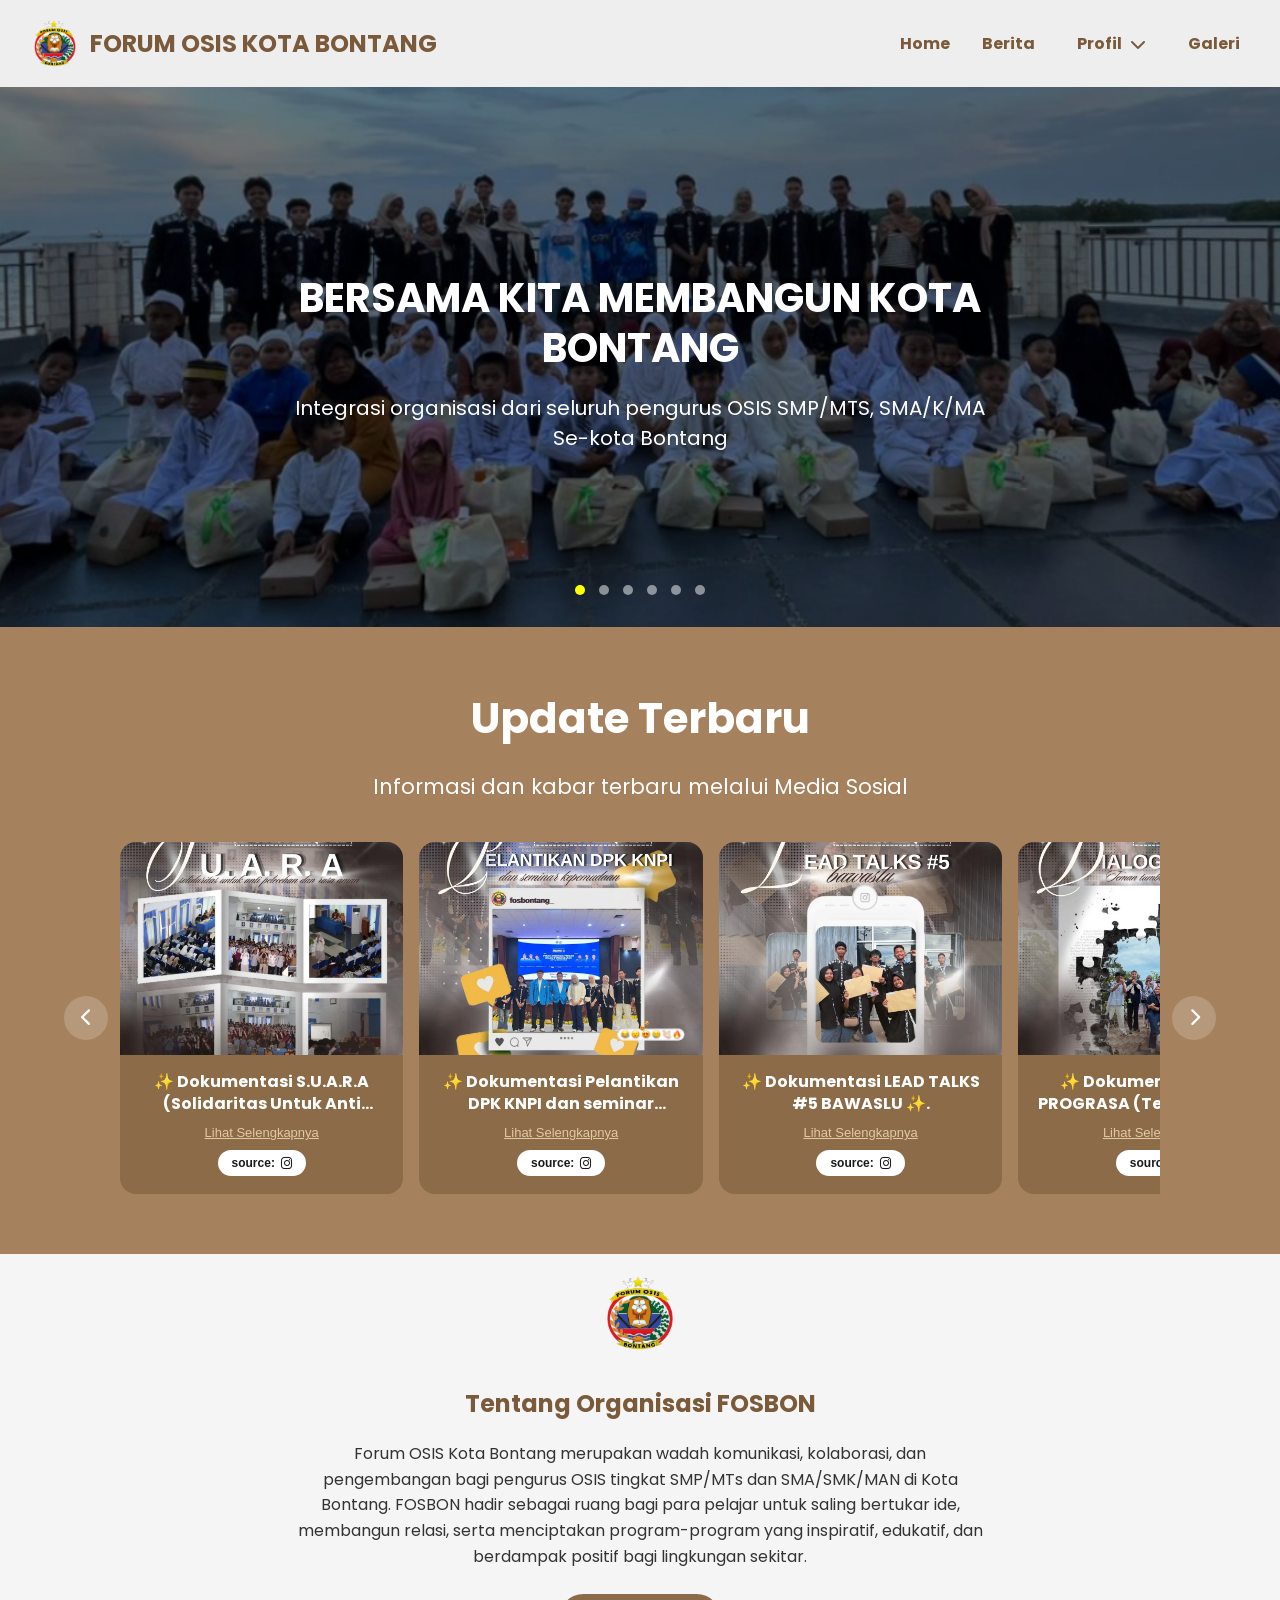
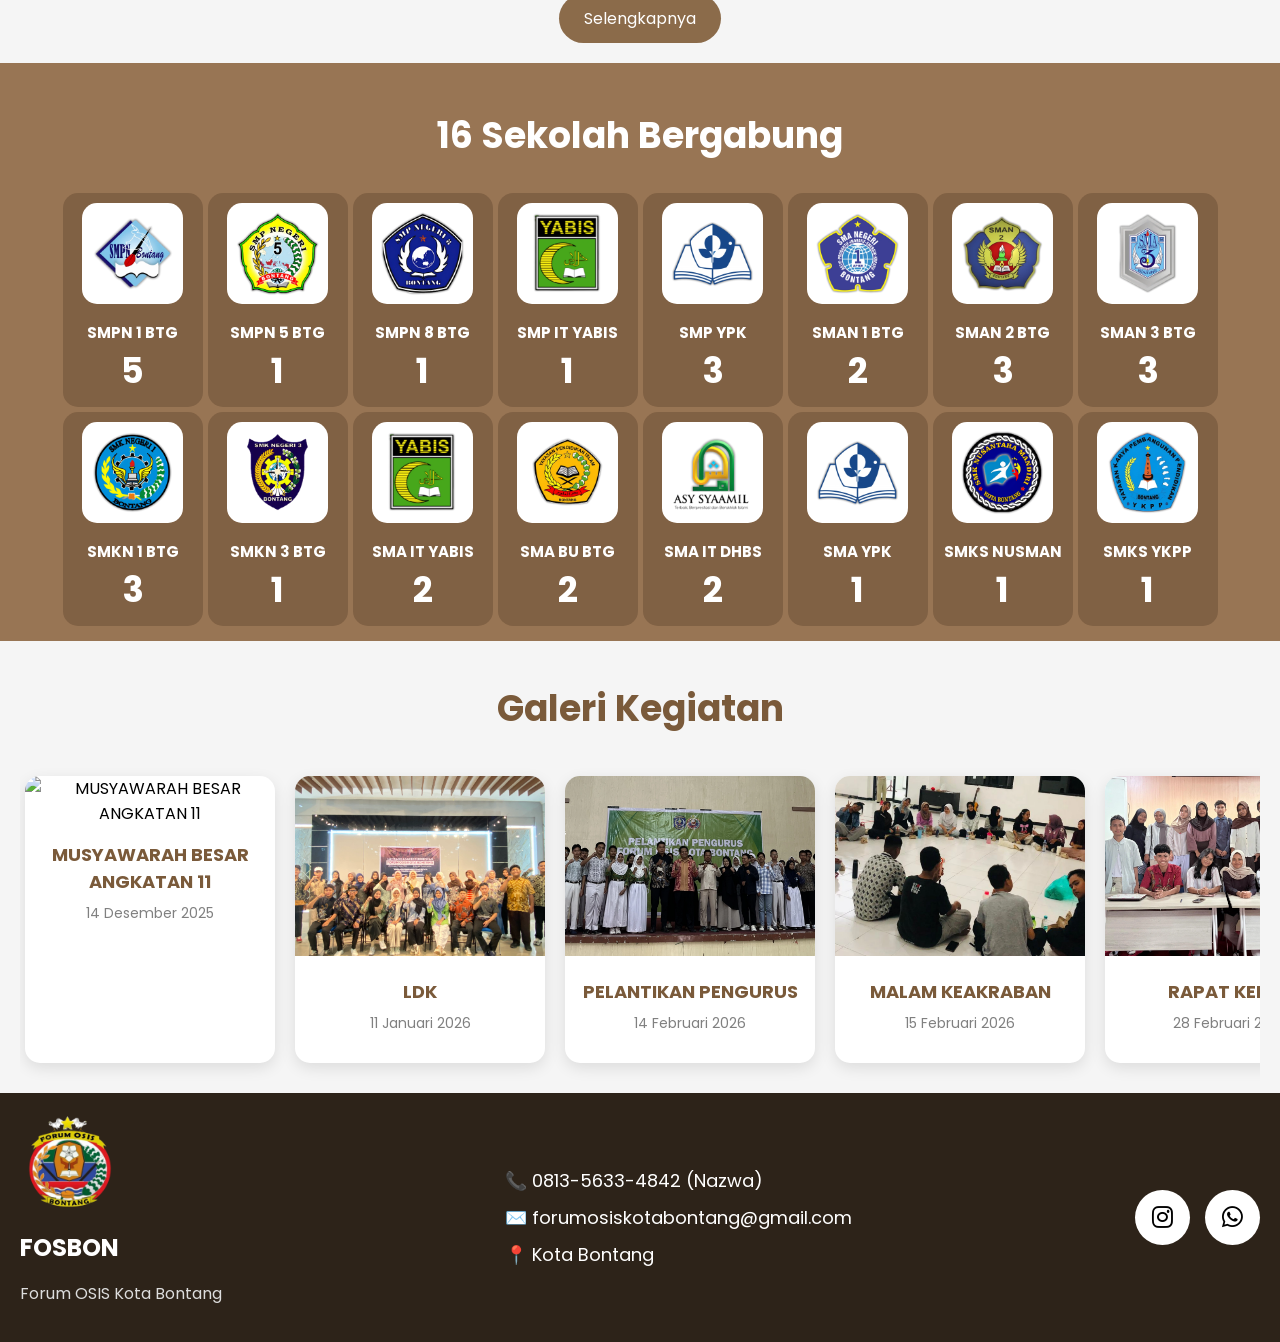
==== commit 056e7d35: "+change format image -some file got deleted(fixed soon)" ====
--- a/index.html
+++ b/index.html
@@ -6,7 +6,7 @@
     <link rel="stylesheet" href="/css/home.css">
     <link rel="stylesheet" href="/css/berita-update.css">
     <link rel="stylesheet" href="/css/navbar.css">
-    <link rel="icon" type="image/png" href="assets/img/logo-fosbon.png">
+    <link rel="icon" type="image/webp" href="assets/img/logo-fosbon.webp">
     <link href="https://fonts.googleapis.com/css2?family=Poppins:wght@300;400;600;700&display=swap" rel="stylesheet">
     <link rel="stylesheet" href="https://cdnjs.cloudflare.com/ajax/libs/font-awesome/6.5.1/css/all.min.css">
     <meta name="viewport" content="width=device-width, initial-scale=1.0">
@@ -15,7 +15,7 @@
     
     <header class="navbar">
         <div class="logo">
-            <img src="/assets/img/logo-fosbon.png" alt="logo">
+            <img src="/assets/img/logo-fosbon.webp" alt="logo">
             <h1>FORUM OSIS KOTA BONTANG</h1>
         </div>
 
@@ -71,7 +71,7 @@
     </section>
 
 <section class="tentang"> <!-- TENTANG ORGANISASI -->
-    <img src="/assets/img/logo-fosbon.png" alt="logo" class="logo-tentang">
+    <img src="/assets/img/logo-fosbon.webp" alt="logo" class="logo-tentang">
     <h2>Tentang Organisasi FOSBON</h2>
     <p>Forum OSIS Kota Bontang merupakan wadah komunikasi, kolaborasi, dan pengembangan bagi pengurus OSIS tingkat SMP/MTs dan SMA/SMK/MAN di Kota Bontang. FOSBON hadir sebagai ruang bagi para pelajar untuk saling bertukar ide, membangun relasi, serta menciptakan program-program yang inspiratif, edukatif, dan berdampak positif bagi lingkungan sekitar.
     </p>
@@ -107,7 +107,7 @@
     <div class="footer-overlay"></div>
     <div class="footer-content">
         <div class="footer-logo">
-            <img src="/assets/img/logo-fosbon.png" alt="logo">
+            <img src="/assets/img/logo-fosbon.webp" alt="logo">
             <h2>FOSBON</h2>
             <p>Forum OSIS Kota Bontang</p>
         </div>
--- a/css/home.css
+++ b/css/home.css
@@ -597,7 +597,7 @@
 
 .footer {
     position: relative;
-    background: url("../assets/img/footer-bg.png") center/cover no-repeat;
+    background: url("../assets/img/footer-bg.webp") center/cover no-repeat;
     padding: 20px 20px;
     overflow: hidden;
 }
